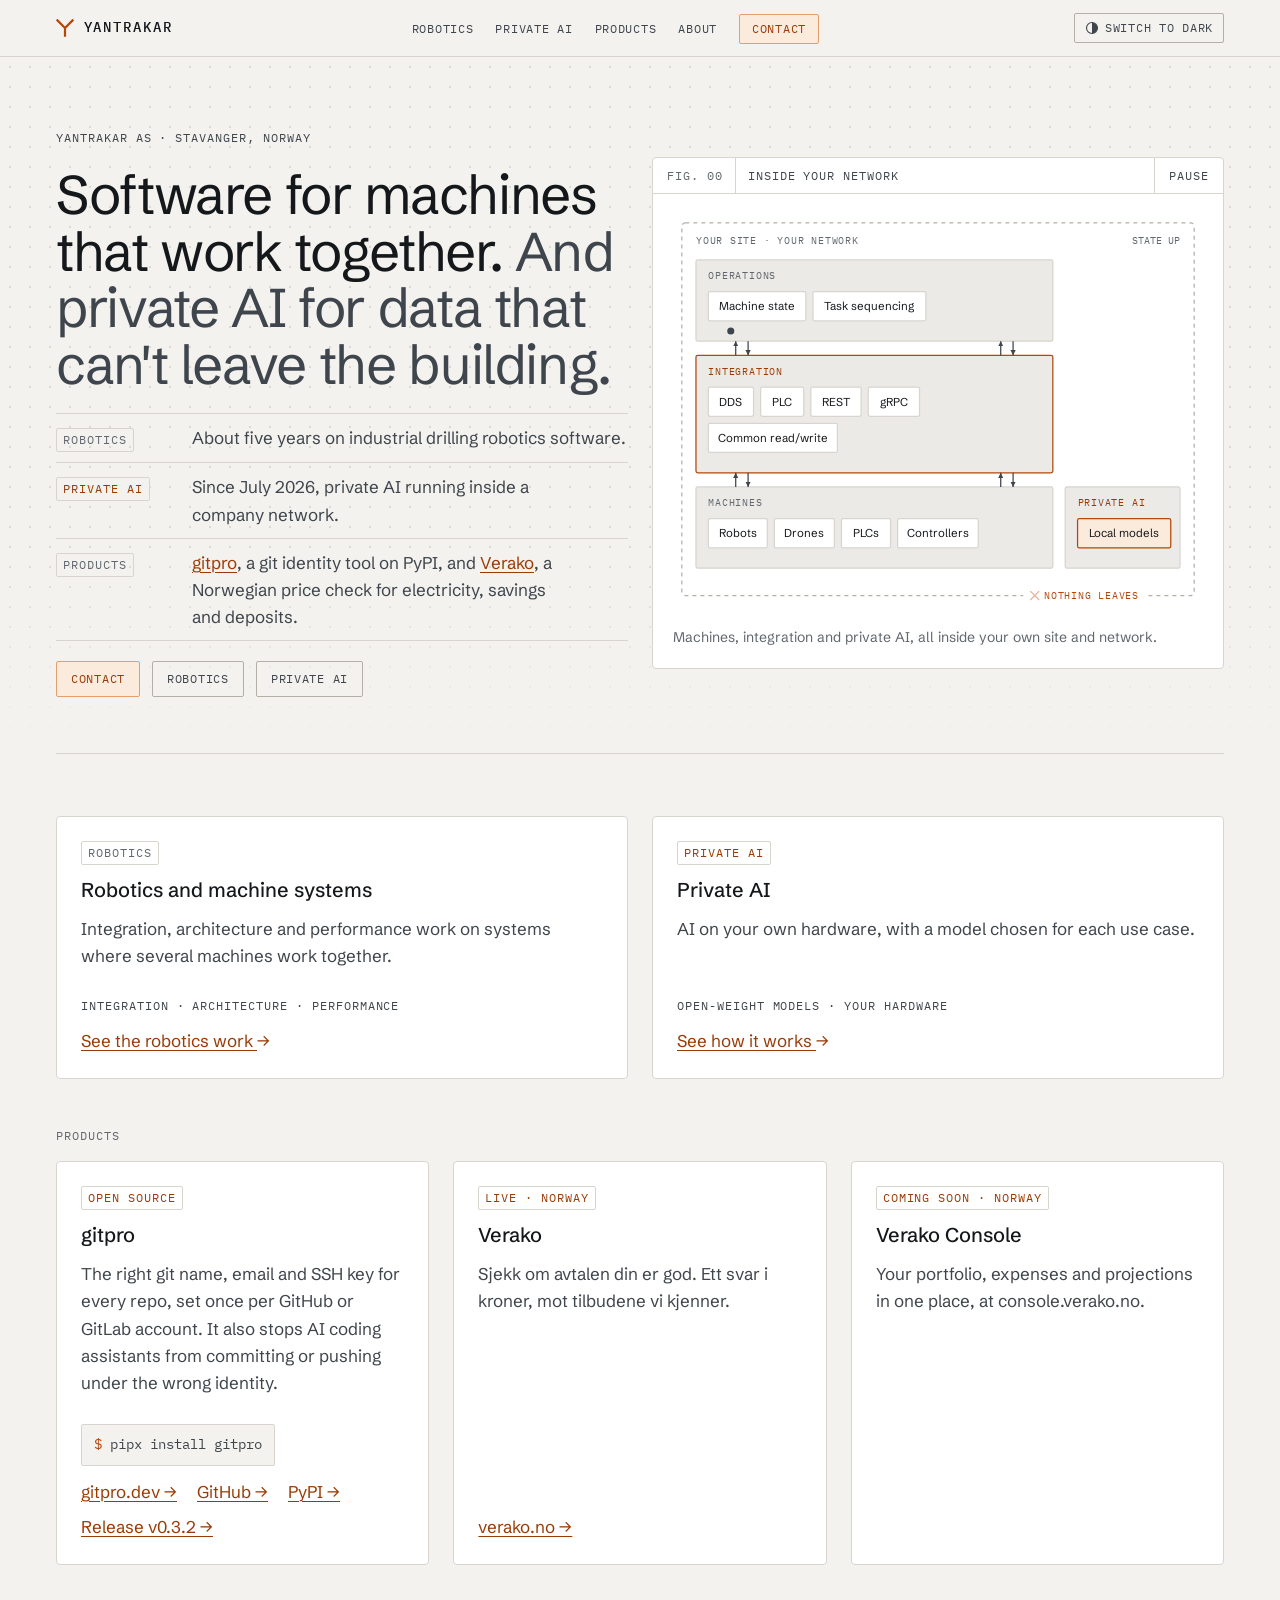
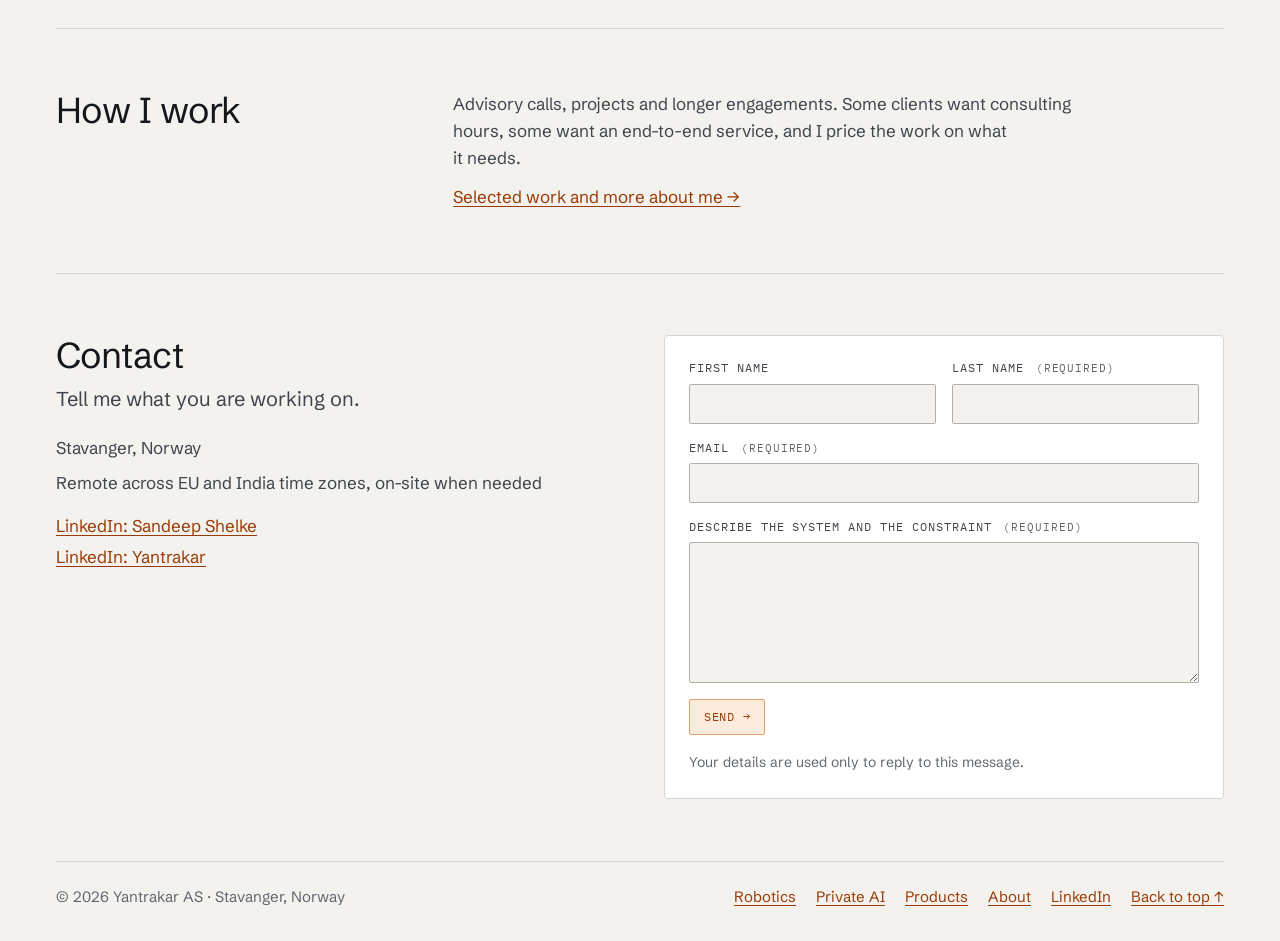
==== index.html @ 5bcf2afa "Yantrakar website Co-Authored-By: Claude Opus 5.5 <noreply@anthropic.com>" ====
<!doctype html>
<html lang="en">
<head>
<meta charset="utf-8">
<meta name="viewport" content="width=device-width, initial-scale=1, viewport-fit=cover">
<title>Yantrakar · Software for machine systems and private AI</title>
<meta name="description" content="Software for machines that work together. And private AI for data that can&#39;t leave the building.">
<meta name="color-scheme" content="light dark">
<meta property="og:title" content="Yantrakar · Software for machine systems and private AI">
<meta property="og:description" content="Software for machines that work together. And private AI for data that can&#39;t leave the building.">
<meta property="og:url" content="https://yantrakar.com/">
<link rel="canonical" href="https://yantrakar.com/">
<meta property="og:type" content="website">
<meta property="og:image" content="https://yantrakar.com/assets/brand/png/og-image.png">
<meta property="og:image:width" content="1200">
<meta property="og:image:height" content="630">
<meta name="twitter:card" content="summary_large_image">
<script>try{var t=localStorage.getItem("yk-theme");if(t==="light"||t==="dark")document.documentElement.setAttribute("data-theme",t)}catch(e){}</script>
<link rel="icon" href="favicon.svg" type="image/svg+xml">
<link rel="icon" href="favicon-32.png" sizes="32x32" type="image/png">
<link rel="apple-touch-icon" href="apple-touch-icon.png">
<link rel="preconnect" href="https://fonts.googleapis.com">
<link rel="preconnect" href="https://fonts.gstatic.com" crossorigin>
<link rel="stylesheet" href="https://fonts.googleapis.com/css2?family=Schibsted+Grotesk:wght@400;500;600&amp;family=IBM+Plex+Mono:wght@400;500&amp;display=swap">
<link rel="stylesheet" href="styles.css">
<script src="site.js" defer></script>
</head>
<body id="top">
<a class="skip" href="#main">Skip to content</a>
<header class="site-header">
<div class="wrap bar">
<a class="wordmark" href="index.html" aria-current="page"><svg class="wm-mark" viewBox="0 0 26 26" width="18" height="18" aria-hidden="true" focusable="false"><path d="M2.00 2.00 L13.00 13.00 L24.00 2.00 M13.00 13.00 L13.00 24.00" fill="none" stroke="currentColor" stroke-width="3.2" stroke-linecap="square" stroke-linejoin="miter"/></svg>YANTRAKAR</a>
<nav class="nav" aria-label="Main">
<ul>
<li><a href="robotics.html">Robotics</a></li>
<li><a href="private-ai.html">Private AI</a></li>
<li class="nav-optional"><a href="index.html#products">Products</a></li>
<li><a href="about.html">About</a></li>
<li><a class="btn btn-primary btn-sm" href="#contact">Contact</a></li>
</ul>
</nav>
<button class="theme-toggle" type="button" hidden aria-label="Switch theme"><svg viewBox="0 0 16 16" width="14" height="14" aria-hidden="true"><circle cx="8" cy="8" r="6.25" fill="none" stroke="currentColor" stroke-width="1.25"/><path d="M8 1.75a6.25 6.25 0 0 1 0 12.5z" fill="currentColor"/></svg><span>Theme</span></button>
</div>
</header>
<main id="main">
<section class="hero hero-home" aria-labelledby="hero-h">
<div class="wrap hero-grid">
<div class="hero-text">
<p class="eyebrow">YANTRAKAR AS · STAVANGER, NORWAY</p>
<h1 id="hero-h">Software for machines that work together. <span class="h1-quiet">And private AI for data that can't leave the building.</span></h1>
<ul class="proof">
<li><span class="tag">ROBOTICS</span><p>About five years on industrial drilling robotics software.</p></li>
<li><span class="tag tag-accent">PRIVATE AI</span><p>Since July 2026, private AI running inside a company network.</p></li>
<li><span class="tag">PRODUCTS</span><p><a href="#gitpro">gitpro</a>, a git identity tool on PyPI, and <a href="#verako">Verako</a>, a Norwegian price check for electricity, savings and deposits.</p></li>
</ul>
<div class="actions">
<a class="btn btn-primary" href="#contact">Contact</a>
<a class="btn btn-secondary" href="robotics.html">Robotics</a>
<a class="btn btn-secondary" href="private-ai.html">Private AI</a>
</div>
</div>
<figure class="fig hero-fig" data-anim>
<div class="fig-head"><span class="fig-no">FIG. 00</span><span class="fig-title">INSIDE YOUR NETWORK</span></div>
<div class="fig-body cq">
<svg class="f00w wv" data-fig="f00" data-v="w" viewBox="0 0 600 454" role="img" aria-labelledby="f00w-t f00w-d" xmlns="http://www.w3.org/2000/svg">
<title id="f00w-t">Inside your network</title>
<desc id="f00w-d">A dashed boundary labelled your site and your network holds two separate parts. A stack of three bands has operations (machine state and task sequencing) at the top, integration in the middle and machines at the bottom, with state flowing up and commands flowing down between them. Beside it, a separate box labelled private AI holds local models and has no connection to the machines. A label on the boundary reads nothing leaves.</desc>
<defs><marker id="f00w-m" viewBox="0 0 10 10" refX="10" refY="5" markerWidth="6" markerHeight="6" markerUnits="userSpaceOnUse" orient="auto"><path class="arrow" d="M0 0L10 5L0 10z"/></marker><marker id="f00w-ma" viewBox="0 0 10 10" refX="10" refY="5" markerWidth="6" markerHeight="6" markerUnits="userSpaceOnUse" orient="auto"><path class="arrow-accent" d="M0 0L10 5L0 10z"/></marker></defs>
<rect class="frame" data-k="frame" x="10" y="10" width="580" height="422" rx="4"/>
<text class="lbl-mono" x="26" y="34">YOUR SITE · YOUR NETWORK</text>
<rect class="band" data-k="band-ops" x="26" y="52" width="404" height="92" rx="2"/>
<text class="lbl-mono" x="40" y="74">OPERATIONS</text>
<rect class="chip" data-k="c-state" x="40" y="88" width="110.4" height="33" rx="2"/>
<text class="lbl-c" x="95.2" y="109" text-anchor="middle">Machine state</text>
<rect class="chip" data-k="c-task" x="158.4" y="88" width="127.9" height="33" rx="2"/>
<text class="lbl-c" x="222.35" y="109" text-anchor="middle">Task sequencing</text>
<rect class="band-focus" data-k="band-int" x="26" y="160" width="404" height="133" rx="2"/>
<text class="lbl-mono acc" x="40" y="182">INTEGRATION</text>
<rect class="chip" data-k="c-dds" x="40" y="196" width="51.2" height="33" rx="2"/>
<text class="lbl-c" x="65.6" y="217" text-anchor="middle">DDS</text>
<rect class="chip" data-k="c-plc" x="99.2" y="196" width="48.8" height="33" rx="2"/>
<text class="lbl-c" x="123.6" y="217" text-anchor="middle">PLC</text>
<rect class="chip" data-k="c-rest" x="156" y="196" width="57" height="33" rx="2"/>
<text class="lbl-c" x="184.5" y="217" text-anchor="middle">REST</text>
<rect class="chip" data-k="c-grpc" x="221" y="196" width="58.1" height="33" rx="2"/>
<text class="lbl-c" x="250.05" y="217" text-anchor="middle">gRPC</text>
<rect class="chip" data-k="c-common" x="40" y="237" width="146.1" height="33" rx="2"/>
<text class="lbl-c" x="113.05" y="258" text-anchor="middle">Common read/write</text>
<rect class="band" data-k="band-mach" x="26" y="309" width="404" height="92" rx="2"/>
<text class="lbl-mono" x="40" y="331">MACHINES</text>
<rect class="chip" data-k="c-robots" x="40" y="345" width="66.7" height="33" rx="2"/>
<text class="lbl-c" x="73.35" y="366" text-anchor="middle">Robots</text>
<rect class="chip" data-k="c-drones" x="114.7" y="345" width="68" height="33" rx="2"/>
<text class="lbl-c" x="148.7" y="366" text-anchor="middle">Drones</text>
<rect class="chip" data-k="c-plcs" x="190.7" y="345" width="55.6" height="33" rx="2"/>
<text class="lbl-c" x="218.5" y="366" text-anchor="middle">PLCs</text>
<rect class="chip" data-k="c-ctrl" x="254.3" y="345" width="91.3" height="33" rx="2"/>
<text class="lbl-c" x="299.95" y="366" text-anchor="middle">Controllers</text>
<line class="ln" data-k="ar01-0-up" x1="71" y1="160" x2="71" y2="144" marker-end="url(#f00w-m)"/>
<line class="ln" data-k="ar01-0-dn" x1="85" y1="144" x2="85" y2="160" marker-end="url(#f00w-m)"/>
<line class="ln" data-k="ar01-1-up" x1="371" y1="160" x2="371" y2="144" marker-end="url(#f00w-m)"/>
<line class="ln" data-k="ar01-1-dn" x1="385" y1="144" x2="385" y2="160" marker-end="url(#f00w-m)"/>
<line class="ln" data-k="ar12-0-up" x1="71" y1="309" x2="71" y2="293" marker-end="url(#f00w-m)"/>
<line class="ln" data-k="ar12-0-dn" x1="85" y1="293" x2="85" y2="309" marker-end="url(#f00w-m)"/>
<line class="ln" data-k="ar12-1-up" x1="371" y1="309" x2="371" y2="293" marker-end="url(#f00w-m)"/>
<line class="ln" data-k="ar12-1-dn" x1="385" y1="293" x2="385" y2="309" marker-end="url(#f00w-m)"/>
<rect class="band" data-k="band-ai" x="444" y="309" width="130" height="92" rx="2"/>
<text class="lbl-mono acc" x="458" y="331">PRIVATE AI</text>
<rect class="chip-accent" data-k="c-models" x="458" y="345" width="105.5" height="33" rx="2"/>
<text class="lbl-c" x="510.75" y="366" text-anchor="middle">Local models</text>
<rect class="knock" x="396.5" y="413" width="139" height="38"/>
<text class="lbl-mono acc-raw" data-k="t-nothing" x="527.5" y="436" text-anchor="end">NOTHING LEAVES</text>
<g class="xm" data-k="x-mark"><line class="ln-accent" x1="404.5" y1="427" x2="414.5" y2="437"/><line class="ln-accent" x1="404.5" y1="437" x2="414.5" y2="427"/></g>
<line class="stop" data-k="stop" x1="543.5" y1="432" x2="543.5" y2="432"/>
</svg>
<svg class="f00n nv" data-fig="f00" data-v="n" viewBox="0 0 320 627" role="img" aria-labelledby="f00n-t f00n-d" xmlns="http://www.w3.org/2000/svg">
<title id="f00n-t">Inside your network</title>
<desc id="f00n-d">A dashed boundary labelled your site and your network holds two separate parts. A stack of three bands has operations (machine state and task sequencing) at the top, integration in the middle and machines at the bottom, with state flowing up and commands flowing down between them. Beside it, a separate box labelled private AI holds local models and has no connection to the machines. A label on the boundary reads nothing leaves.</desc>
<defs><marker id="f00n-m" viewBox="0 0 10 10" refX="10" refY="5" markerWidth="6" markerHeight="6" markerUnits="userSpaceOnUse" orient="auto"><path class="arrow" d="M0 0L10 5L0 10z"/></marker><marker id="f00n-ma" viewBox="0 0 10 10" refX="10" refY="5" markerWidth="6" markerHeight="6" markerUnits="userSpaceOnUse" orient="auto"><path class="arrow-accent" d="M0 0L10 5L0 10z"/></marker></defs>
<rect class="frame" data-k="frame" x="2" y="10" width="316" height="595" rx="4"/>
<text class="lbl-mono" x="18" y="34">YOUR SITE · YOUR NETWORK</text>
<rect class="band" data-k="band-ops" x="10" y="68" width="296" height="92" rx="2"/>
<text class="lbl-mono" x="22" y="90">OPERATIONS</text>
<rect class="chip" data-k="c-state" x="22" y="104" width="110.4" height="33" rx="2"/>
<text class="lbl-c" x="77.2" y="125" text-anchor="middle">Machine state</text>
<rect class="chip" data-k="c-task" x="140.4" y="104" width="127.9" height="33" rx="2"/>
<text class="lbl-c" x="204.35" y="125" text-anchor="middle">Task sequencing</text>
<rect class="band-focus" data-k="band-int" x="10" y="176" width="296" height="133" rx="2"/>
<text class="lbl-mono acc" x="22" y="198">INTEGRATION</text>
<rect class="chip" data-k="c-dds" x="22" y="212" width="51.2" height="33" rx="2"/>
<text class="lbl-c" x="47.6" y="233" text-anchor="middle">DDS</text>
<rect class="chip" data-k="c-plc" x="81.2" y="212" width="48.8" height="33" rx="2"/>
<text class="lbl-c" x="105.6" y="233" text-anchor="middle">PLC</text>
<rect class="chip" data-k="c-rest" x="138" y="212" width="57" height="33" rx="2"/>
<text class="lbl-c" x="166.5" y="233" text-anchor="middle">REST</text>
<rect class="chip" data-k="c-grpc" x="203" y="212" width="58.1" height="33" rx="2"/>
<text class="lbl-c" x="232.05" y="233" text-anchor="middle">gRPC</text>
<rect class="chip" data-k="c-common" x="22" y="253" width="146.1" height="33" rx="2"/>
<text class="lbl-c" x="95.05" y="274" text-anchor="middle">Common read/write</text>
<rect class="band" data-k="band-mach" x="10" y="325" width="296" height="133" rx="2"/>
<text class="lbl-mono" x="22" y="347">MACHINES</text>
<rect class="chip" data-k="c-robots" x="22" y="361" width="66.7" height="33" rx="2"/>
<text class="lbl-c" x="55.35" y="382" text-anchor="middle">Robots</text>
<rect class="chip" data-k="c-drones" x="96.7" y="361" width="68" height="33" rx="2"/>
<text class="lbl-c" x="130.7" y="382" text-anchor="middle">Drones</text>
<rect class="chip" data-k="c-plcs" x="172.7" y="361" width="55.6" height="33" rx="2"/>
<text class="lbl-c" x="200.5" y="382" text-anchor="middle">PLCs</text>
<rect class="chip" data-k="c-ctrl" x="22" y="402" width="91.3" height="33" rx="2"/>
<text class="lbl-c" x="67.65" y="423" text-anchor="middle">Controllers</text>
<line class="ln" data-k="ar01-0-up" x1="55" y1="176" x2="55" y2="160" marker-end="url(#f00n-m)"/>
<line class="ln" data-k="ar01-0-dn" x1="69" y1="160" x2="69" y2="176" marker-end="url(#f00n-m)"/>
<line class="ln" data-k="ar01-1-up" x1="247" y1="176" x2="247" y2="160" marker-end="url(#f00n-m)"/>
<line class="ln" data-k="ar01-1-dn" x1="261" y1="160" x2="261" y2="176" marker-end="url(#f00n-m)"/>
<line class="ln" data-k="ar12-0-up" x1="55" y1="325" x2="55" y2="309" marker-end="url(#f00n-m)"/>
<line class="ln" data-k="ar12-0-dn" x1="69" y1="309" x2="69" y2="325" marker-end="url(#f00n-m)"/>
<line class="ln" data-k="ar12-1-up" x1="247" y1="325" x2="247" y2="309" marker-end="url(#f00n-m)"/>
<line class="ln" data-k="ar12-1-dn" x1="261" y1="309" x2="261" y2="325" marker-end="url(#f00n-m)"/>
<rect class="band" data-k="band-ai" x="10" y="482" width="296" height="92" rx="2"/>
<text class="lbl-mono acc" x="22" y="504">PRIVATE AI</text>
<rect class="chip-accent" data-k="c-models" x="22" y="518" width="105.5" height="33" rx="2"/>
<text class="lbl-c" x="74.75" y="539" text-anchor="middle">Local models</text>
<rect class="knock" x="115.5" y="586" width="148" height="38"/>
<text class="lbl-mono acc-raw" data-k="t-nothing" x="141.5" y="609" text-anchor="start">NOTHING LEAVES</text>
<g class="xm" data-k="x-mark"><line class="ln-accent" x1="123.5" y1="600" x2="133.5" y2="610"/><line class="ln-accent" x1="123.5" y1="610" x2="133.5" y2="600"/></g>
<line class="stop" data-k="stop" x1="107.5" y1="605" x2="107.5" y2="605"/>
</svg>
<figcaption>Machines, integration and private AI, all inside your own site and network.</figcaption>
</div>
</figure>
</div>
</section>

<section class="sec" id="lines" aria-labelledby="lines-h">
<span id="scope"></span><span id="services"></span>
<div class="wrap">
<h2 class="sr-only" id="lines-h">What I do</h2>
<div class="tiles tiles-2">
<a class="panel tile" href="robotics.html">
<span class="tag">ROBOTICS</span>
<h3>Robotics and machine systems</h3>
<p>Integration, architecture and performance work on systems where several machines work together.</p>
<div class="tile-foot">
<p class="mono-line">INTEGRATION · ARCHITECTURE · PERFORMANCE</p>
<span class="more">See the robotics work <span class="arr">→</span></span>
</div>
</a>
<a class="panel tile" href="private-ai.html">
<span class="tag tag-accent">PRIVATE AI</span>
<h3>Private AI</h3>
<p>AI on your own hardware, with a model chosen for each use case.</p>
<div class="tile-foot">
<p class="mono-line">OPEN-WEIGHT MODELS · YOUR HARDWARE</p>
<span class="more">See how it works <span class="arr">→</span></span>
</div>
</a>
</div>
<h2 class="label-h products-h" id="products">Products</h2>
<!-- products:start -->
<div class="tiles">
<div class="panel tile" id="gitpro">
<span class="tag tag-accent">OPEN SOURCE</span>
<h3>gitpro</h3>
<p>The right git name, email and SSH key for every repo, set once per GitHub or GitLab account. It also stops AI coding assistants from committing or pushing under the wrong identity.</p>
<div class="tile-foot">
<p class="term"><code><span class="prompt">$</span> pipx install gitpro</code></p>
<p class="tile-links"><a href="https://gitpro.dev" rel="noopener">gitpro.dev →</a> <a href="https://github.com/Yantrakar/gitpro" rel="noopener">GitHub →</a> <a href="https://pypi.org/project/gitpro/" rel="noopener">PyPI →</a> <a href="https://github.com/Yantrakar/gitpro/releases/tag/v0.3.2" rel="noopener">Release v0.3.2 →</a></p>
</div>
</div>
<div class="panel tile" id="verako">
<span class="tag tag-accent">LIVE · NORWAY</span>
<h3>Verako</h3>
<p lang="nb">Sjekk om avtalen din er god. Ett svar i kroner, mot tilbudene vi kjenner.</p>
<div class="tile-foot">
<p class="tile-links"><a href="https://verako.no" rel="noopener">verako.no →</a></p>
</div>
</div>
<div class="panel tile" id="verako-console">
<span class="tag tag-accent">COMING SOON · NORWAY</span>
<h3>Verako Console</h3>
<p>Your portfolio, expenses and projections in one place, at console.verako.no.</p>
<div class="tile-foot">
</div>
</div>
</div>
<!-- products:end -->
</div>
</section>

<section class="sec" id="how-band" aria-labelledby="how-h">
<span id="work"></span><span id="about"></span>
<div class="wrap how-band">
<h2 id="how-h">How I work</h2>
<div class="how-body">
<p>Advisory calls, projects and longer engagements. Some clients want consulting hours, some want an end-to-end service, and I price the work on what it needs.</p>
<p><a href="about.html">Selected work and more about me →</a></p>
</div>
</div>
</section>
<section class="sec contact" id="contact" aria-labelledby="contact-h">
<div class="wrap">
<div class="contact-grid">
<div class="contact-copy">
<h2 id="contact-h">Contact</h2>
<p class="lead">Tell me what you are working on.</p>
<p>Stavanger, Norway</p>
<p>Remote across EU and India time zones, on-site when needed</p>
<ul class="plain">
<li><a href="https://www.linkedin.com/in/sandeepshelke/" rel="noopener">LinkedIn: Sandeep Shelke</a></li>
<li><a href="https://www.linkedin.com/company/yantrakar/" rel="noopener">LinkedIn: Yantrakar</a></li>
</ul>
</div>
<div class="panel form-panel">
<form id="contact-form" class="form" action="https://crm.zoho.eu/crm/WebToLeadForm" method="POST" accept-charset="UTF-8">
<input type="text" style="display:none;" name="xnQsjsdp" value="d9441e56bd94ff751dd7efc44488b5497076b54b8f87b884ffd003ad404ba964">
<input type="hidden" name="zc_gad" id="zc_gad" value="">
<input type="text" style="display:none;" name="xmIwtLD" value="6f4bab59505a5b70841eff69fe4ff543896f9afd763da1b713dc5e503f851951000c81bca8b27aaf64baa5543cf4a5b8">
<input type="text" style="display:none;" name="actionType" value="TGVhZHM=">
<input type="text" style="display:none;" name="returnURL" value="https://yantrakar.com/thanks.html">
<input type="text" style="display:none;" name="aG9uZXlwb3Q" value="" tabindex="-1" autocomplete="off" aria-hidden="true">
<div class="row">
<div class="field">
<label for="first-name">First name</label>
<input id="first-name" name="First Name" type="text" maxlength="40" autocomplete="given-name">
</div>
<div class="field">
<label for="last-name">Last name <span class="req">(required)</span></label>
<input id="last-name" name="Last Name" type="text" maxlength="80" autocomplete="family-name" required>
</div>
</div>
<div class="field">
<label for="email">Email <span class="req">(required)</span></label>
<input id="email" name="Email" type="email" maxlength="100" autocomplete="email" required>
</div>
<div class="field">
<label for="message">Describe the system and the constraint <span class="req">(required)</span></label>
<textarea id="message" name="Description" rows="5" required></textarea>
</div>
<div class="form-actions">
<button class="btn btn-primary" type="submit">Send →</button>
</div>
<p class="form-note">Your details are used only to reply to this message.</p>
</form>
</div>
</div>
</div>
</section>
</main>
<footer class="site-footer">
<div class="wrap foot">
<p>© 2026 Yantrakar AS · Stavanger, Norway</p>
<nav aria-label="Footer">
<ul>
<li><a href="robotics.html">Robotics</a></li>
<li><a href="private-ai.html">Private AI</a></li>
<li><a href="index.html#products">Products</a></li>
<li><a href="about.html">About</a></li>
<li><a href="https://www.linkedin.com/company/yantrakar/" rel="noopener">LinkedIn</a></li>
<li><a href="#top">Back to top ↑</a></li>
</ul>
</nav>
</div>
</footer>
</body>
</html>
---- styles.css ----
/* Yantrakar v2: shared styles. Tokens first (dark-first), then base, layout, components, figures. */

:root{
  --bg:#0F1215; --surface:#14181C; --raised:#1A1F25;
  --rule:#262C33; --rule-strong:#3A434D; --dot:#20262D;
  --ink:#E8EAEC; --ink-2:#B3B8BE; --muted:#8A9199;
  --accent:#F59E57; --accent-ink:#FFB47A; --accent-tint:#2B1C10; --accent-tint-2:#473220; --accent-line:#7A4A22; --on-accent:#1A0E05;
  --focus:#7AA2FF;
  color-scheme: dark;
}
@media (prefers-color-scheme: light){
  :root:not([data-theme="dark"]){
    --bg:#F3F2EF; --surface:#FFFFFF; --raised:#ECEAE6;
    --rule:#D8D5CF; --rule-strong:#B5B0A7; --dot:#DCD8D1;
    --ink:#15181B; --ink-2:#3F454C; --muted:#61676E;
    --accent:#B54708; --accent-ink:#9A3B06; --accent-tint:#FBEBDD; --accent-tint-2:#F3D2B6; --accent-line:#E3A06E; --on-accent:#FFFFFF;
    --focus:#2563EB;
    color-scheme: light;
  }
}
:root[data-theme="light"]{
  --bg:#F3F2EF; --surface:#FFFFFF; --raised:#ECEAE6;
  --rule:#D8D5CF; --rule-strong:#B5B0A7; --dot:#DCD8D1;
  --ink:#15181B; --ink-2:#3F454C; --muted:#61676E;
  --accent:#B54708; --accent-ink:#9A3B06; --accent-tint:#FBEBDD; --accent-tint-2:#F3D2B6; --accent-line:#E3A06E; --on-accent:#FFFFFF;
  --focus:#2563EB;
  color-scheme: light;
}

/* Base */
*,*::before,*::after{box-sizing:border-box}
html{-webkit-text-size-adjust:100%;text-size-adjust:100%;scroll-padding-top:7rem}
body{
  margin:0;background:var(--bg);color:var(--ink-2);
  font-family:"Schibsted Grotesk","Helvetica Neue",Helvetica,Arial,sans-serif;
  font-size:1.0625rem;line-height:1.6;font-weight:400;
  overflow-wrap:break-word;
}
h1,h2,h3{
  font-family:"Schibsted Grotesk","Helvetica Neue",Helvetica,Arial,sans-serif;
  color:var(--ink);margin:0;text-wrap:balance;
}
h1{font-size:clamp(2.1rem,1.4rem + 2.6vw,3.4rem);line-height:1.04;font-weight:400;letter-spacing:-0.025em}
h2{font-size:clamp(1.6rem,1.25rem + 1.4vw,2.25rem);line-height:1.12;font-weight:400;letter-spacing:-0.015em}
h3{font-size:1.125rem;line-height:1.3;font-weight:500}
.h1-quiet{color:var(--ink-2)}
p{margin:0;text-wrap:pretty;max-width:62ch}
ul,ol{margin:0;padding:0}
strong{font-weight:500;color:var(--ink)}
a{
  color:var(--accent-ink);
  text-decoration:underline;text-decoration-thickness:1px;text-underline-offset:3px;
}
a:hover{color:var(--accent)}
:focus-visible{outline:2px solid var(--focus);outline-offset:2px}
.mono,.label,.eyebrow,.tag,.mono-line,.page-index,.fig-head,.btn,.nav a,.field label,.dtable th,.label-h,.term,.wordmark,.chip,.steps li::before{
  font-family:"IBM Plex Mono",ui-monospace,"SFMono-Regular",Menlo,Consolas,monospace;
}
.label,.eyebrow,.tag,.mono-line,.page-index,.label-h,.fig-head{
  font-size:.75rem;line-height:1.5;text-transform:uppercase;letter-spacing:.08em;font-weight:400;color:var(--muted);
}
.sr-only{
  position:absolute;width:1px;height:1px;margin:-1px;padding:0;border:0;
  overflow:hidden;clip:rect(0 0 0 0);clip-path:inset(50%);white-space:nowrap;
}
.lead{font-size:1.25rem;line-height:1.5;color:var(--ink-2)}
.prose{max-width:62ch}
.plain{list-style:none;display:grid;gap:.25rem}

/* Layout */
.wrap{
  width:100%;max-width:1200px;margin-inline:auto;
  padding-inline:max(16px,env(safe-area-inset-left),env(safe-area-inset-right));
}
main{display:block}
.sec{
  position:relative;
  padding-block:clamp(2.5rem,1.5rem + 3vw,4.5rem);
}
.sec::before{
  content:"";position:absolute;top:0;left:50%;transform:translateX(-50%);
  width:min(calc(100% - 32px),1168px);height:1px;background:var(--rule);
}
.sec-head{display:grid;gap:.75rem;margin-bottom:clamp(1.25rem,1rem + 1.5vw,2rem);min-width:0}
.sec-head > *{min-width:0}
.stack{display:grid;gap:1.25rem;min-width:0;align-content:start}
.stack > *{min-width:0}
.grid-3{
  display:grid;gap:24px;min-width:0;
  grid-template-columns:repeat(auto-fit,minmax(min(100%,18rem),1fr));
}
.grid-3 > *{min-width:0}
.grid-services{
  display:grid;gap:24px;min-width:0;
  grid-template-columns:minmax(0,1fr);
}
@media (min-width:720px){.grid-services{grid-template-columns:repeat(2,minmax(0,1fr))}}
.grid-services > *{min-width:0}
.grid-work{
  display:grid;gap:24px;min-width:0;
  grid-template-columns:minmax(0,1fr);
}
@media (min-width:720px){.grid-work{grid-template-columns:repeat(2,minmax(0,1fr))}}
.grid-work > *{min-width:0}

/* Split: text left, figure right on wide screens */
.split{display:grid;gap:1.5rem;min-width:0;align-items:start}
.split > *{min-width:0}
.split-text{display:grid;gap:1rem;align-content:start}
.split-fig{display:grid;gap:1rem;min-width:0}
@media (min-width:1100px){
  .split{grid-template-columns:repeat(12,minmax(0,1fr));column-gap:24px}
  .split-text{grid-column:span 4}
  .split-fig{grid-column:span 8}
}

/* Skip link */
.skip{
  position:absolute;left:-9999px;top:0;z-index:100;
  background:var(--surface);color:var(--ink);padding:.6rem 1rem;border:2px solid var(--focus);
  border-radius:2px;text-decoration:none;
}
.skip:focus{left:16px;top:8px}

/* Header */
.site-header{
  position:sticky;top:0;z-index:50;
  background:var(--bg);border-bottom:1px solid var(--rule);
}
.bar{display:flex;align-items:center;justify-content:space-between;gap:24px;min-height:56px}
.wordmark{
  font-weight:500;font-size:.85rem;letter-spacing:.14em;color:var(--ink);text-decoration:none;
  display:inline-flex;align-items:center;gap:.6rem;height:44px;flex:none;
}
.wm-mark{display:block;flex:none;width:18px;height:18px;color:var(--accent)}
.wordmark:hover{color:var(--ink)}
.nav{min-width:0}
.nav ul{display:flex;align-items:center;gap:22px;list-style:none;white-space:nowrap;padding:4px 2px}
.nav a{
  display:inline-block;padding-block:5px;
  font-size:.75rem;text-transform:uppercase;letter-spacing:.06em;
  color:var(--ink-2);text-decoration:none;
}
.nav a:hover{color:var(--ink)}
.nav a[aria-current="page"]{color:var(--ink);text-decoration:underline;text-decoration-thickness:1px;text-underline-offset:6px;text-decoration-color:var(--rule-strong)}
.nav a.btn{display:inline-flex;color:var(--accent-ink);padding-block:0}
.wordmark[aria-current="page"]{text-decoration:none}
@media (max-width:719px){
  .bar{flex-wrap:wrap;gap:0;padding-bottom:0}
  .nav{flex:1 1 100%;width:100%}
  .nav ul{overflow-x:auto;gap:18px;scrollbar-width:thin;height:44px}
  .nav li:last-child{position:sticky;right:0;background:var(--bg);padding-left:14px;margin-left:auto}
}

/* Buttons */
.btn{
  display:inline-flex;align-items:center;justify-content:center;height:36px;padding:0 14px;
  border:1px solid transparent;border-radius:2px;
  font-size:.75rem;line-height:1;text-transform:uppercase;letter-spacing:.06em;font-weight:400;
  text-decoration:none;cursor:pointer;white-space:nowrap;
  transition:border-color 120ms,color 120ms;
}
.btn-primary{background:var(--accent-tint);color:var(--accent-ink);border-color:var(--accent-line)}
.btn-primary:hover{border-color:var(--accent);color:var(--accent-ink)}
.btn-secondary{background:transparent;color:var(--ink-2);border-color:var(--rule-strong)}
.btn-secondary:hover{color:var(--ink);border-color:var(--muted)}
.btn-sm{height:30px;padding:0 12px}
button.btn{font-family:"IBM Plex Mono",ui-monospace,"SFMono-Regular",Menlo,Consolas,monospace}

/* Hero */
.hero{position:relative;padding-block:clamp(2.5rem,1.5rem + 4vw,4.5rem) clamp(2rem,1.25rem + 3vw,3.5rem)}
.hero > .wrap{position:relative;z-index:1}
.hero-home::before{
  content:"";position:absolute;inset:0;pointer-events:none;
  background-image:radial-gradient(var(--dot) 1px,transparent 1px);background-size:20px 20px;
  -webkit-mask-image:linear-gradient(to bottom,#000 70%,transparent);
  mask-image:linear-gradient(to bottom,#000 70%,transparent);
}
.hero-text{display:grid;gap:1.25rem;justify-items:start;min-width:0}
.hero-text > *{min-width:0}
.hero h1{max-width:20ch}
.hero-home h1{max-width:none}
.hero .lead{max-width:62ch}
.hero-grid{display:grid;gap:2rem;min-width:0;grid-template-columns:minmax(0,1fr);align-items:center}
.hero-grid > *{min-width:0}
@media (min-width:960px){
  .hero-grid{grid-template-columns:repeat(2,minmax(0,1fr));column-gap:24px}
}
.eyebrow{color:var(--ink-2)}
.actions{display:flex;flex-wrap:wrap;gap:.75rem}
.page-index{display:flex;flex-wrap:wrap;gap:.25rem .75rem}
.pi{white-space:nowrap}
.page-index a{color:var(--ink-2);text-decoration-color:var(--rule-strong)}
.page-index a:hover{color:var(--ink)}

/* Proof list */
.proof{list-style:none;width:100%;max-width:62ch}
.proof li{
  display:grid;grid-template-columns:minmax(0,1fr);gap:6px;justify-items:start;
  padding-block:10px;border-top:1px solid var(--rule);
}
.proof li:last-child{border-bottom:1px solid var(--rule)}
.proof p{color:var(--ink-2)}
@media (min-width:600px){
  .proof li{grid-template-columns:7.5rem minmax(0,1fr);gap:16px;align-items:baseline}
}

/* Tags */
.tag{display:inline-block;border:1px solid var(--rule);border-radius:2px;padding:2px 6px;color:var(--muted);white-space:nowrap}
.tag-accent{color:var(--accent-ink)}

/* Panels */
.panel{background:var(--surface);border:1px solid var(--rule);border-radius:4px}

/* Tiles */
.tiles{display:grid;gap:24px;grid-template-columns:minmax(0,1fr);min-width:0}
@media (min-width:900px){.tiles{grid-template-columns:repeat(3,minmax(0,1fr))}}
.tile{
  display:flex;flex-direction:column;align-items:flex-start;gap:12px;padding:24px;min-width:0;
  color:var(--ink-2);text-decoration:none;transition:border-color 120ms;
}
.tile > *{min-width:0;max-width:100%}
.tile:hover{color:var(--ink-2);border-color:var(--rule-strong)}
.tile h3{font-size:1.25rem}
.tile p{color:var(--ink-2)}
.tile-foot{margin-top:auto;padding-top:16px;display:grid;gap:12px;width:100%;justify-items:start;align-content:end}
.mono-line{color:var(--muted)}
.more{color:var(--accent-ink);text-decoration:underline;text-decoration-thickness:1px;text-underline-offset:3px}
.more .arr{display:inline-block;transition:transform 120ms}
.tile:hover .more .arr{transform:translateX(2px)}
.term{
  margin:0;background:var(--bg);border:1px solid var(--rule);border-radius:2px;padding:10px 12px;
  font-size:.875rem;line-height:1.4;color:var(--ink);transition:border-color 120ms;max-width:100%;
}
.term:hover{border-color:var(--accent)}
.term code{font:inherit;user-select:all;white-space:nowrap}
.prompt{color:var(--accent)}
.tile-links{display:flex;flex-wrap:wrap;gap:.5rem 1.25rem}

/* How I work band (home) */
.how-band{display:grid;gap:1rem;min-width:0;align-items:start}
.how-band > *{min-width:0}
.how-body{display:grid;gap:.75rem}
@media (min-width:960px){
  .how-band{grid-template-columns:repeat(12,minmax(0,1fr));column-gap:24px}
  .how-band h2{grid-column:span 4}
  .how-body{grid-column:span 8}
}

/* Useful list */
.useful{list-style:none;display:grid}
.useful li{
  display:grid;grid-template-columns:minmax(0,1fr);gap:6px;justify-items:start;
  padding-block:14px;border-top:1px solid var(--rule);
}
.useful li:last-child{border-bottom:1px solid var(--rule)}
.useful li > *{min-width:0}
.useful p{max-width:70ch}
@media (min-width:600px){
  .useful li{grid-template-columns:7.5rem minmax(0,1fr);gap:16px;align-items:baseline}
}

/* Chips */
.chips{display:flex;flex-wrap:wrap;gap:.5rem;list-style:none}
.chip{
  display:inline-block;font-size:.75rem;line-height:1.5;
  border:1px solid var(--rule);border-radius:2px;padding:2px 8px;color:var(--ink-2);
}

/* Work items (About) */
.work-item{display:flex;flex-direction:column;align-items:flex-start;gap:12px;padding:24px;min-width:0}
.work-item > *{min-width:0}
.work-item .chips{margin-top:auto}
.item-link{padding-top:4px}
.note{color:var(--ink-2);font-size:.9375rem}

/* How I work (About) */
.how-col{display:grid;gap:.5rem;align-content:start;border-top:1px solid var(--rule-strong);padding-top:1rem}
.how-meta{display:grid;gap:.75rem;margin-top:2rem}
.how-meta .label{color:var(--ink-2)}
.links-row{display:flex;flex-wrap:wrap;gap:.5rem 1.5rem}

/* Services */
.service{display:grid;gap:.35rem;align-content:start;border-top:1px solid var(--rule-strong);padding-top:1rem}

/* Callout */
.callout{
  border-left:2px solid var(--accent);background:var(--accent-tint);
  border-radius:0 4px 4px 0;padding:1rem 1.25rem;
}
.callout p{color:var(--ink)}

/* Figures */
.fig{margin:0;border:1px solid var(--rule);border-radius:4px;background:var(--surface);min-width:0}
.fig-head{
  display:flex;align-items:stretch;height:36px;border-bottom:1px solid var(--rule);overflow:hidden;
}
.fig-no,.fig-title{display:flex;align-items:center;white-space:nowrap}
.fig-no{padding-inline:14px 12px;color:var(--muted)}
.fig-title{padding-inline:12px 14px;border-left:1px solid var(--rule);color:var(--ink-2);min-width:0}
.fig-body{padding:20px;min-width:0}
@media (max-width:599px){.fig-body{padding:16px}}
.fig-scroll{overflow-x:auto;scrollbar-width:thin}
.fig svg{display:block;width:100%;height:auto;margin-inline:auto}
.fig-scroll svg.f01{min-width:640px;max-width:890px}
.fig-scroll svg.f02{min-width:684px;max-width:950px}
.fig-scroll svg.f03{min-width:655px;max-width:910px}
.fig-scroll svg.f04{min-width:655px;max-width:910px}
.fig-scroll svg.f06{min-width:680px;max-width:945px}
.fig-scroll svg.f07{min-width:665px;max-width:925px}
.fig figcaption{font-size:.875rem;line-height:1.5;color:var(--muted);padding-top:12px;max-width:none}
.cq{container-type:inline-size}
.fig svg.f00w{max-width:600px}
.fig svg.nv{display:none;max-width:420px}
.fig svg.f01w{max-width:890px}
.fig svg.f02w{max-width:950px}
.fig svg.f03w{max-width:910px}
.fig svg.f06w{max-width:945px}
@container (max-width:519px){
  .fig svg.f00w{display:none}
  .fig svg.f00n{display:block}
}
@container (max-width:599px){
  .fig svg.sw.wv{display:none}
  .fig svg.sw.nv{display:block}
}
/* narrow variants: text must stay readable at phone width (viewBox is about 320 wide) */
svg.nv .lbl{font-size:13px}
svg.nv .lbl-c{font-size:13px}
svg.nv .lbl-mono{font-size:12px;letter-spacing:.04em}
svg.nv .sub,svg.nv .sub-ink,svg.nv .st{font-size:12px}
svg.nv .stf{letter-spacing:0}
@media (max-width:599px){.cq.fig-body,.fig-body.cq{padding:12px}}
.fig-callout{border:0;border-left:2px solid var(--accent);background:var(--accent-tint);border-radius:0 4px 4px 0}
.fig-callout .fig-head{border-bottom-color:var(--accent-line)}
.fig-callout .fig-title{border-left-color:var(--accent-line)}
.fig-callout .fig-no,.fig-callout .fig-title{color:var(--accent-ink)}
.start-cols{display:grid;gap:1.5rem 2rem;grid-template-columns:repeat(auto-fit,minmax(min(100%,18rem),1fr));margin-top:1rem}
.start-cols > *{min-width:0}
.start-cols div{display:grid;gap:.35rem;align-content:start}
.start-cols p{color:var(--ink-2)}

/* SVG classes (colour only through tokens) */
svg .ln,svg .ln-accent,svg .ln-muted,svg .box,svg .box-accent,svg .box-muted,svg .band,svg .band-focus,
svg .item,svg .chip,svg .chip-accent,svg .dead,svg .dead-dot,svg .frame,svg .dot{
  stroke-width:1.25;vector-effect:non-scaling-stroke;
}
svg .ln{fill:none;stroke:var(--ink-2)}
svg .ln-accent{fill:none;stroke:var(--accent)}
svg .ln-muted{fill:none;stroke:var(--rule)}
svg .dash{stroke-dasharray:4 4}
svg .box{fill:var(--raised);stroke:var(--rule-strong)}
svg .box-accent{fill:var(--accent-tint);stroke:var(--accent)}
svg .box-muted{fill:var(--surface);stroke:var(--rule-strong)}
svg .band{fill:var(--raised);stroke:var(--rule)}
svg .band-focus{fill:var(--raised);stroke:var(--accent)}
svg .item{fill:var(--surface);stroke:var(--rule-strong)}
svg .chip{fill:var(--surface);stroke:var(--rule)}
svg .chip-accent{fill:var(--accent-tint);stroke:var(--accent)}
svg .frame{fill:none;stroke:var(--rule-strong);stroke-dasharray:4 4}
svg .dead{fill:none;stroke:var(--muted);stroke-dasharray:4 4}
svg .dead-dot{fill:var(--surface);stroke:var(--muted)}
svg .dot{fill:var(--ink-2);stroke:var(--ink-2)}
svg .arrow{fill:var(--ink-2)}
svg .arrow-accent{fill:var(--accent)}
svg .lbl,svg .lbl-c{font-family:"Schibsted Grotesk","Helvetica Neue",Helvetica,Arial,sans-serif;font-size:14px;font-weight:400;fill:var(--ink)}
svg .lbl-c{font-size:13px}
svg .lbl-strong{font-weight:500}
svg .lbl-mono,svg .sub,svg .sub-ink{font-family:"IBM Plex Mono",ui-monospace,"SFMono-Regular",Menlo,Consolas,monospace;font-size:12px;font-weight:400;fill:var(--muted)}
svg .lbl-mono{font-size:11px;text-transform:uppercase;letter-spacing:.08em}
svg .sub{letter-spacing:.02em}
svg .sub-ink{letter-spacing:.02em;fill:var(--ink-2)}
svg .muted{fill:var(--muted)}
svg .acc{fill:var(--accent-ink)}
svg .acc-raw{fill:var(--accent)}
svg .knock{fill:var(--surface);stroke:none}
svg .stop{stroke:none;fill:none}

/* Data table (FIG. 05) */
.dtable{width:100%;border-collapse:collapse;font-size:.9375rem;line-height:1.5}
.dtable th{
  text-align:left;font-size:.75rem;font-weight:400;text-transform:uppercase;letter-spacing:.08em;color:var(--muted);
  padding:.75rem .9rem;border-bottom:1px solid var(--rule-strong);
}
.dtable td{padding:.9rem;vertical-align:top;border-bottom:1px solid var(--rule);min-width:0;overflow-wrap:anywhere}
.dtable tr:last-child td{border-bottom:0}
.dtable td:first-child{color:var(--ink)}
.dtable tr.hl td{background:var(--accent-tint)}
.dtable tr.hl td:first-child{border-left:2px solid var(--accent)}
.footnote{font-size:.875rem;color:var(--ink-2);padding-top:.75rem;max-width:none}
@media (max-width:719px){
  .dtable,.dtable tbody,.dtable tr,.dtable td{display:block;width:100%}
  .dtable thead{position:absolute;width:1px;height:1px;overflow:hidden;clip:rect(0 0 0 0);clip-path:inset(50%)}
  .dtable tr{border:1px solid var(--rule);border-radius:4px;padding:.4rem .25rem;margin-bottom:.75rem}
  .dtable tr:last-child{margin-bottom:0}
  .dtable td{border-bottom:0;padding:.5rem .75rem}
  .dtable td::before{
    content:attr(data-label);display:block;
    font-family:"IBM Plex Mono",ui-monospace,"SFMono-Regular",Menlo,Consolas,monospace;font-size:.75rem;font-weight:400;
    text-transform:uppercase;letter-spacing:.08em;color:var(--muted);margin-bottom:.15rem;
  }
  .dtable tr.hl{background:var(--accent-tint);border-left:2px solid var(--accent)}
  .dtable tr.hl td{background:transparent}
  .dtable tr.hl td:first-child{border-left:0}
}

/* Delivery list */
.steps{list-style:none;display:grid;gap:.9rem;counter-reset:step}
.steps li{display:grid;grid-template-columns:2rem minmax(0,1fr);gap:.25rem .5rem;counter-increment:step}
.steps li::before{
  content:counter(step,decimal-leading-zero);font-size:.75rem;letter-spacing:.08em;color:var(--muted);padding-top:.3rem;
}
.steps li > div{min-width:0}
.steps strong{display:block}

/* Contact */
.contact-grid{display:grid;gap:2rem;min-width:0;grid-template-columns:minmax(0,1fr);align-items:start}
.contact-grid > *{min-width:0}
@media (min-width:900px){
  .contact-grid{grid-template-columns:repeat(2,minmax(0,1fr));column-gap:48px}
}
.contact-copy{display:grid;gap:.5rem;align-content:start}
.contact-copy .lead{margin-bottom:.75rem}
.contact-copy .plain{margin-top:.5rem}
.form-panel{padding:clamp(16px,2vw,24px)}
.form{display:grid;gap:1rem}
.form .row{display:grid;gap:1rem;grid-template-columns:repeat(auto-fit,minmax(min(100%,11rem),1fr))}
.form .row > *{min-width:0}
.field{display:grid;gap:.4rem;min-width:0}
.field label{font-size:.75rem;line-height:1.4;text-transform:uppercase;letter-spacing:.08em;color:var(--ink-2)}
.req{color:var(--muted);margin-left:.25rem;font-size:.6875rem}
.field input,.field textarea{
  width:100%;min-width:0;font:inherit;font-size:1rem;color:var(--ink);background:var(--bg);
  border:1px solid var(--rule-strong);border-radius:2px;padding:0 .75rem;height:40px;
}
.field textarea{resize:vertical;min-height:7rem;height:auto;padding-block:.6rem;line-height:1.5}
.form-actions{display:flex}
.form-note,.preview-note{font-size:.875rem;color:var(--muted)}

/* Footer */
.site-footer{padding-block:1.5rem 2rem;font-size:.9375rem;position:relative}
.site-footer::before{
  content:"";position:absolute;top:0;left:50%;transform:translateX(-50%);
  width:min(calc(100% - 32px),1168px);height:1px;background:var(--rule);
}
.foot{display:flex;flex-wrap:wrap;justify-content:space-between;gap:.75rem 2rem}
.foot > *{min-width:0}
.foot ul{display:flex;flex-wrap:wrap;gap:.5rem 1.25rem;list-style:none}
.foot p{color:var(--muted)}

@media (prefers-reduced-motion:reduce){
  *,*::before,*::after{transition:none !important;animation:none !important}
  .tile:hover .more .arr{transform:none}
}

@media print{
  :root,:root:not([data-theme="dark"]){
    --bg:#FFFFFF; --surface:#FFFFFF; --raised:#F2F2F2; --rule:#BBBBBB; --rule-strong:#888888; --dot:#FFFFFF;
    --ink:#000000; --ink-2:#222222; --muted:#444444;
    --accent:#000000; --accent-ink:#000000; --accent-tint:#F2F2F2; --accent-line:#888888;
  }
  .site-header,.skip,#contact form,.form-panel,.hero-home::before{display:none !important}
  html,body{background:#fff !important;color:#000 !important}
  a{text-decoration:underline}
  .sec{break-inside:avoid}
}

/* Theme toggle (v2.1) */
.theme-toggle{display:inline-flex;align-items:center;gap:6px;height:30px;padding:0 10px;margin-left:16px;background:transparent;color:var(--ink-2);border:1px solid var(--rule-strong);border-radius:2px;font:400 0.75rem/1 "IBM Plex Mono",ui-monospace,"SFMono-Regular",Menlo,Consolas,monospace;text-transform:uppercase;letter-spacing:.06em;cursor:pointer;flex:none}
.theme-toggle:hover{color:var(--ink);border-color:var(--muted)}
.theme-toggle:focus-visible{outline:2px solid var(--focus);outline-offset:2px}
.theme-toggle[hidden]{display:none}
@media (prefers-reduced-motion:no-preference){.theme-toggle{transition:border-color .12s,color .12s}}
@media (max-width:719px){
  .theme-toggle{order:2;margin-left:auto}
  .nav{order:3}
  .nav ul{gap:14px}
  .nav li:last-child{position:static;background:none;padding-left:0;margin-left:0}
}
@media (max-width:439px){.nav-optional{display:none}}
@media print{.theme-toggle{display:none}}

/* Animated figures (site.js adds .anim; without JS none of this applies) */
.fig-ctl{
  margin-left:auto;display:flex;align-items:center;padding:0 14px;border:0;border-left:1px solid var(--rule);
  background:transparent;color:var(--ink-2);font:inherit;text-transform:uppercase;letter-spacing:.08em;cursor:pointer;
}
.fig-ctl:hover{color:var(--ink)}
.fig-ctl:focus-visible{outline-offset:-2px}
svg .pkt{fill:var(--ink-2);opacity:0;transition:opacity .07s}
svg .pkt.a{fill:var(--accent)}
svg .mk{fill:none;stroke:var(--accent);stroke-width:1.5;opacity:0;transition:opacity .15s}
svg .hit.band,svg .hit.band-focus{animation-name:hitb}
@keyframes hitb{0%,70%{stroke:var(--accent);stroke-width:2.25}}
.anim svg rect{transition:fill .2s,stroke .2s,stroke-width .2s}
svg .active{fill:var(--accent-tint);stroke:var(--accent);stroke-width:1.75}
svg .hit{animation:hit .6s ease-out}
@keyframes hit{0%,70%{fill:var(--accent-tint);stroke:var(--accent);stroke-width:1.75}}
svg .active.chip-accent,svg .active.box-accent,svg .active.item{fill:var(--accent-tint-2)}
svg .hit.chip-accent,svg .hit.box-accent,svg .hit.item{animation-name:hita}
@keyframes hita{0%,70%{fill:var(--accent-tint-2);stroke:var(--accent);stroke-width:1.75}}
.anim svg .xm{opacity:.4}
svg .xm.flash{animation:flash .6s ease-in-out}
@keyframes flash{0%,100%{opacity:.4}50%{opacity:1}}
svg .st{font-family:"IBM Plex Mono",ui-monospace,"SFMono-Regular",Menlo,Consolas,monospace;font-size:11px;fill:var(--muted)}
svg .stf{fill:var(--ink-2)}
svg .val{fill:var(--accent-ink)}
svg .ck{fill:none;stroke:var(--ink);stroke-width:1.5;stroke-linecap:round;stroke-linejoin:round;opacity:0}
svg .ck.on{opacity:1}
svg .muted.on{fill:var(--ink)}
@media (prefers-reduced-motion:reduce){.fig-ctl{display:none}}
@media (max-width:430px){
  .fig-head{letter-spacing:.03em}
  .fig-no{padding-inline:10px 8px}
  .fig-title{padding-inline:8px 10px}
  .fig-ctl{padding:0 10px;letter-spacing:.03em}
}

/* v2.5 products row */
@media (min-width:760px){.tiles.tiles-2{grid-template-columns:repeat(2,minmax(0,1fr))}}
.products-h{margin-block:clamp(2rem,1.5rem + 2vw,3rem) 1rem}
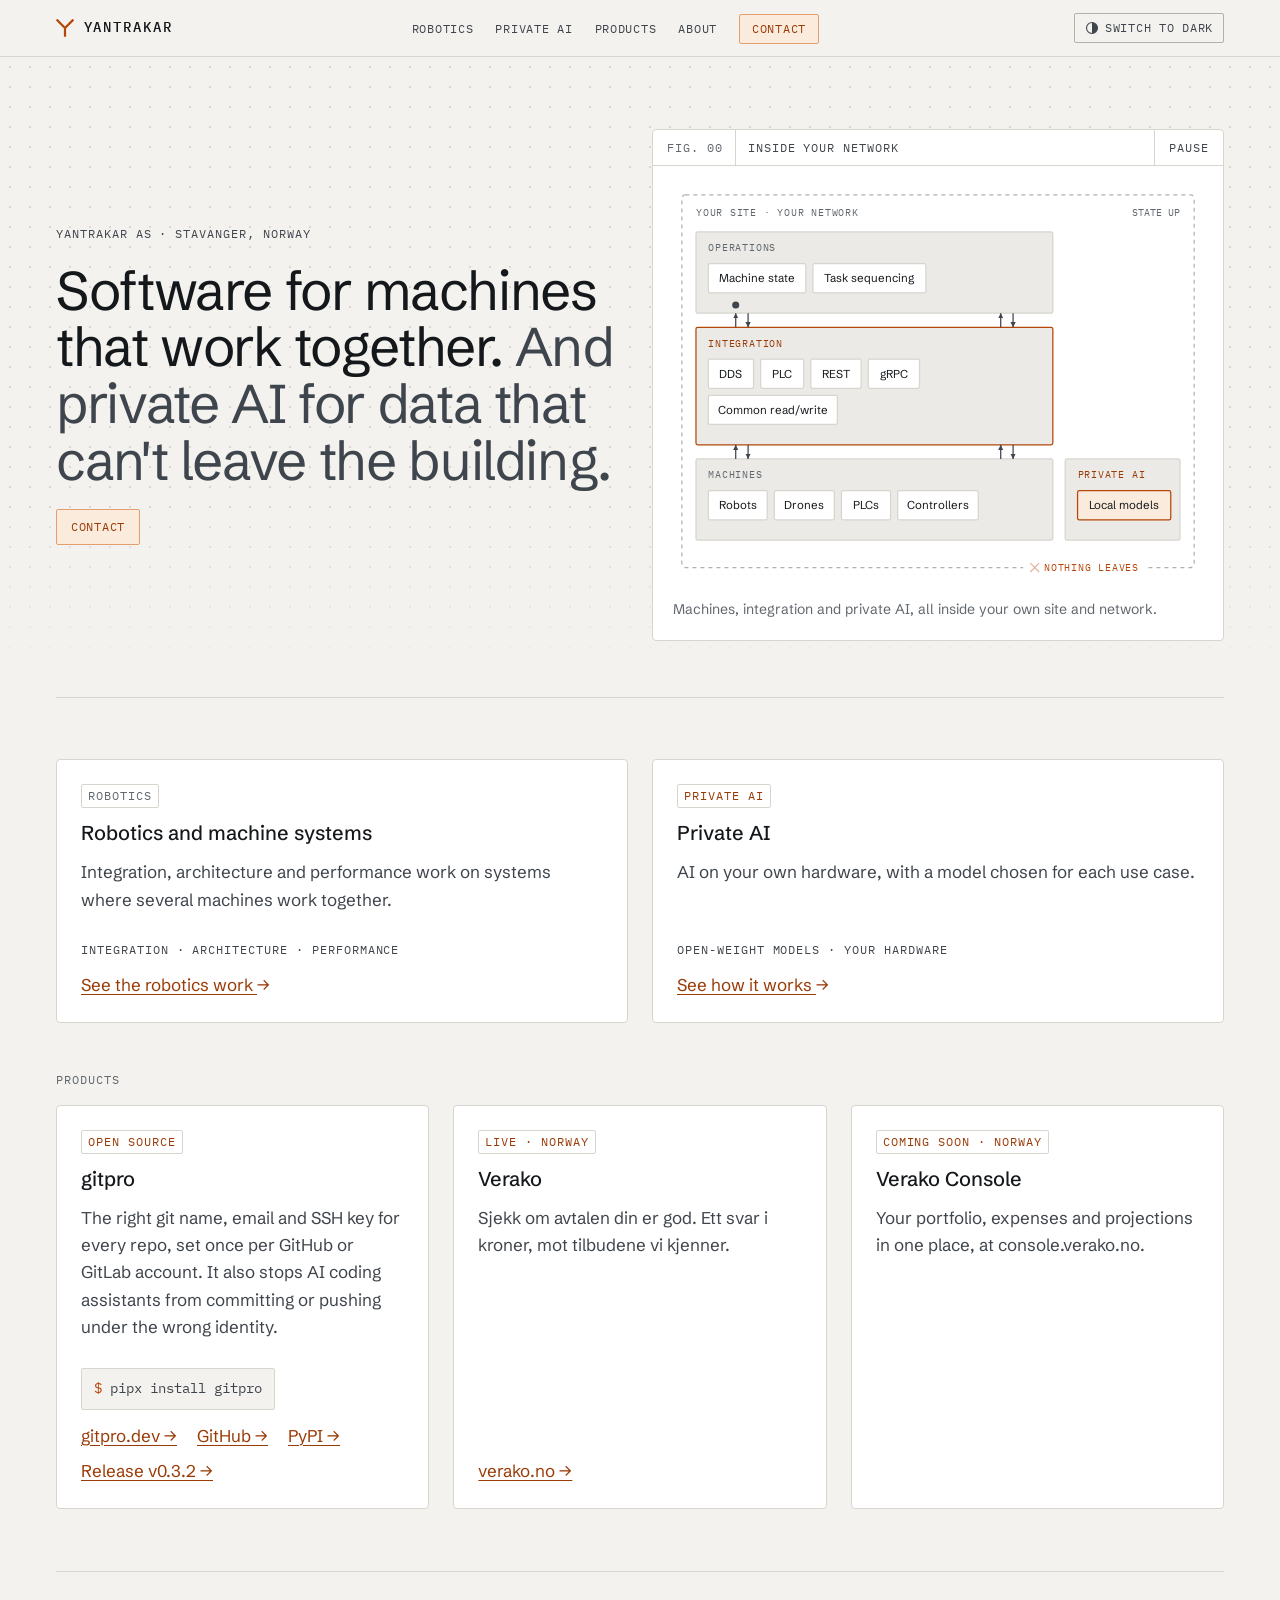
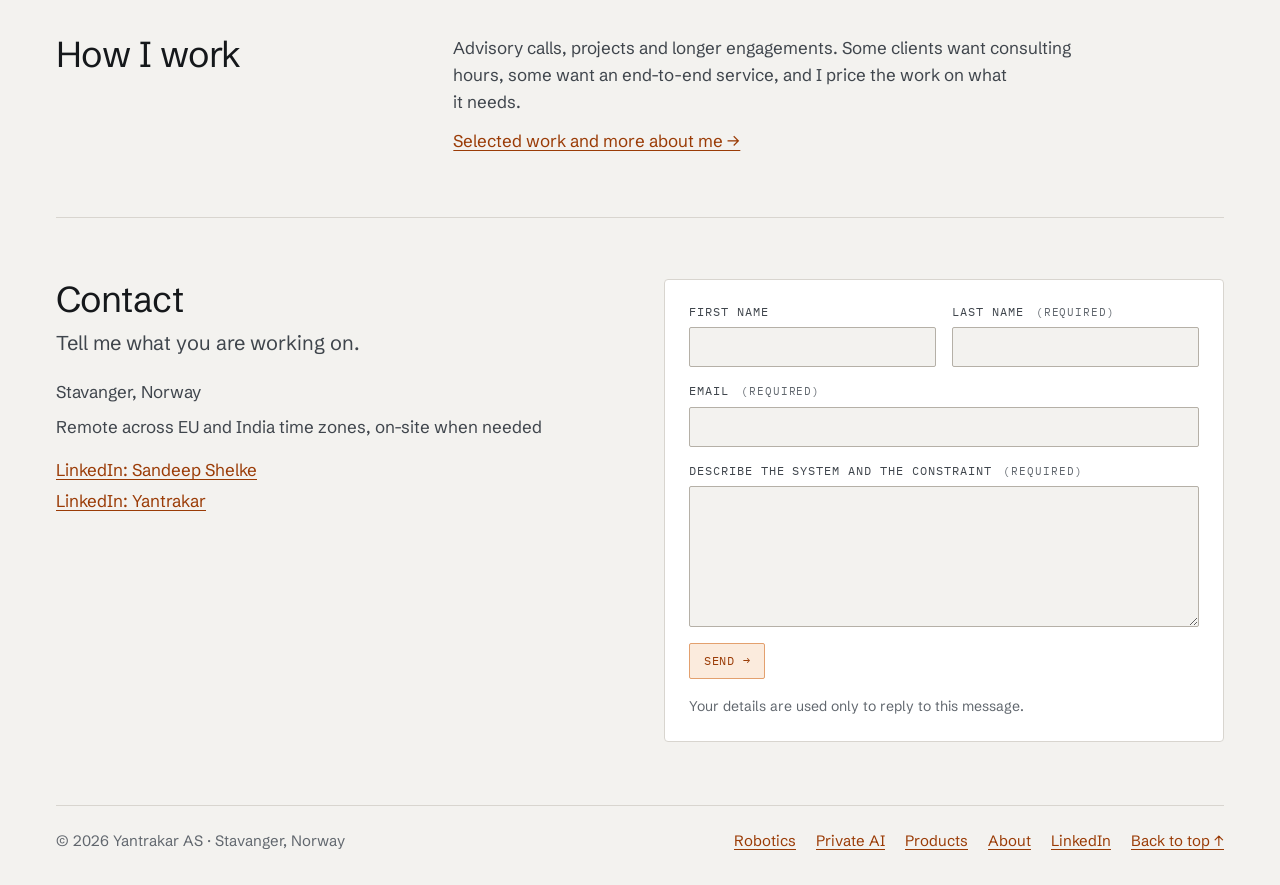
==== commit 72597fd4: "Home: one Contact button; tiles and Products are the only links to each part The hero repeated Robot" ====
--- a/index.html
+++ b/index.html
@@ -48,15 +48,8 @@
 <div class="hero-text">
 <p class="eyebrow">YANTRAKAR AS · STAVANGER, NORWAY</p>
 <h1 id="hero-h">Software for machines that work together. <span class="h1-quiet">And private AI for data that can't leave the building.</span></h1>
-<ul class="proof">
-<li><span class="tag">ROBOTICS</span><p>About five years on industrial drilling robotics software.</p></li>
-<li><span class="tag tag-accent">PRIVATE AI</span><p>Since July 2026, private AI running inside a company network.</p></li>
-<li><span class="tag">PRODUCTS</span><p><a href="#gitpro">gitpro</a>, a git identity tool on PyPI, and <a href="#verako">Verako</a>, a Norwegian price check for electricity, savings and deposits.</p></li>
-</ul>
 <div class="actions">
 <a class="btn btn-primary" href="#contact">Contact</a>
-<a class="btn btn-secondary" href="robotics.html">Robotics</a>
-<a class="btn btn-secondary" href="private-ai.html">Private AI</a>
 </div>
 </div>
 <figure class="fig hero-fig" data-anim>
--- a/styles.css
+++ b/styles.css
@@ -192,18 +192,6 @@
 .pi{white-space:nowrap}
 .page-index a{color:var(--ink-2);text-decoration-color:var(--rule-strong)}
 .page-index a:hover{color:var(--ink)}
-
-/* Proof list */
-.proof{list-style:none;width:100%;max-width:62ch}
-.proof li{
-  display:grid;grid-template-columns:minmax(0,1fr);gap:6px;justify-items:start;
-  padding-block:10px;border-top:1px solid var(--rule);
-}
-.proof li:last-child{border-bottom:1px solid var(--rule)}
-.proof p{color:var(--ink-2)}
-@media (min-width:600px){
-  .proof li{grid-template-columns:7.5rem minmax(0,1fr);gap:16px;align-items:baseline}
-}
 
 /* Tags */
 .tag{display:inline-block;border:1px solid var(--rule);border-radius:2px;padding:2px 6px;color:var(--muted);white-space:nowrap}
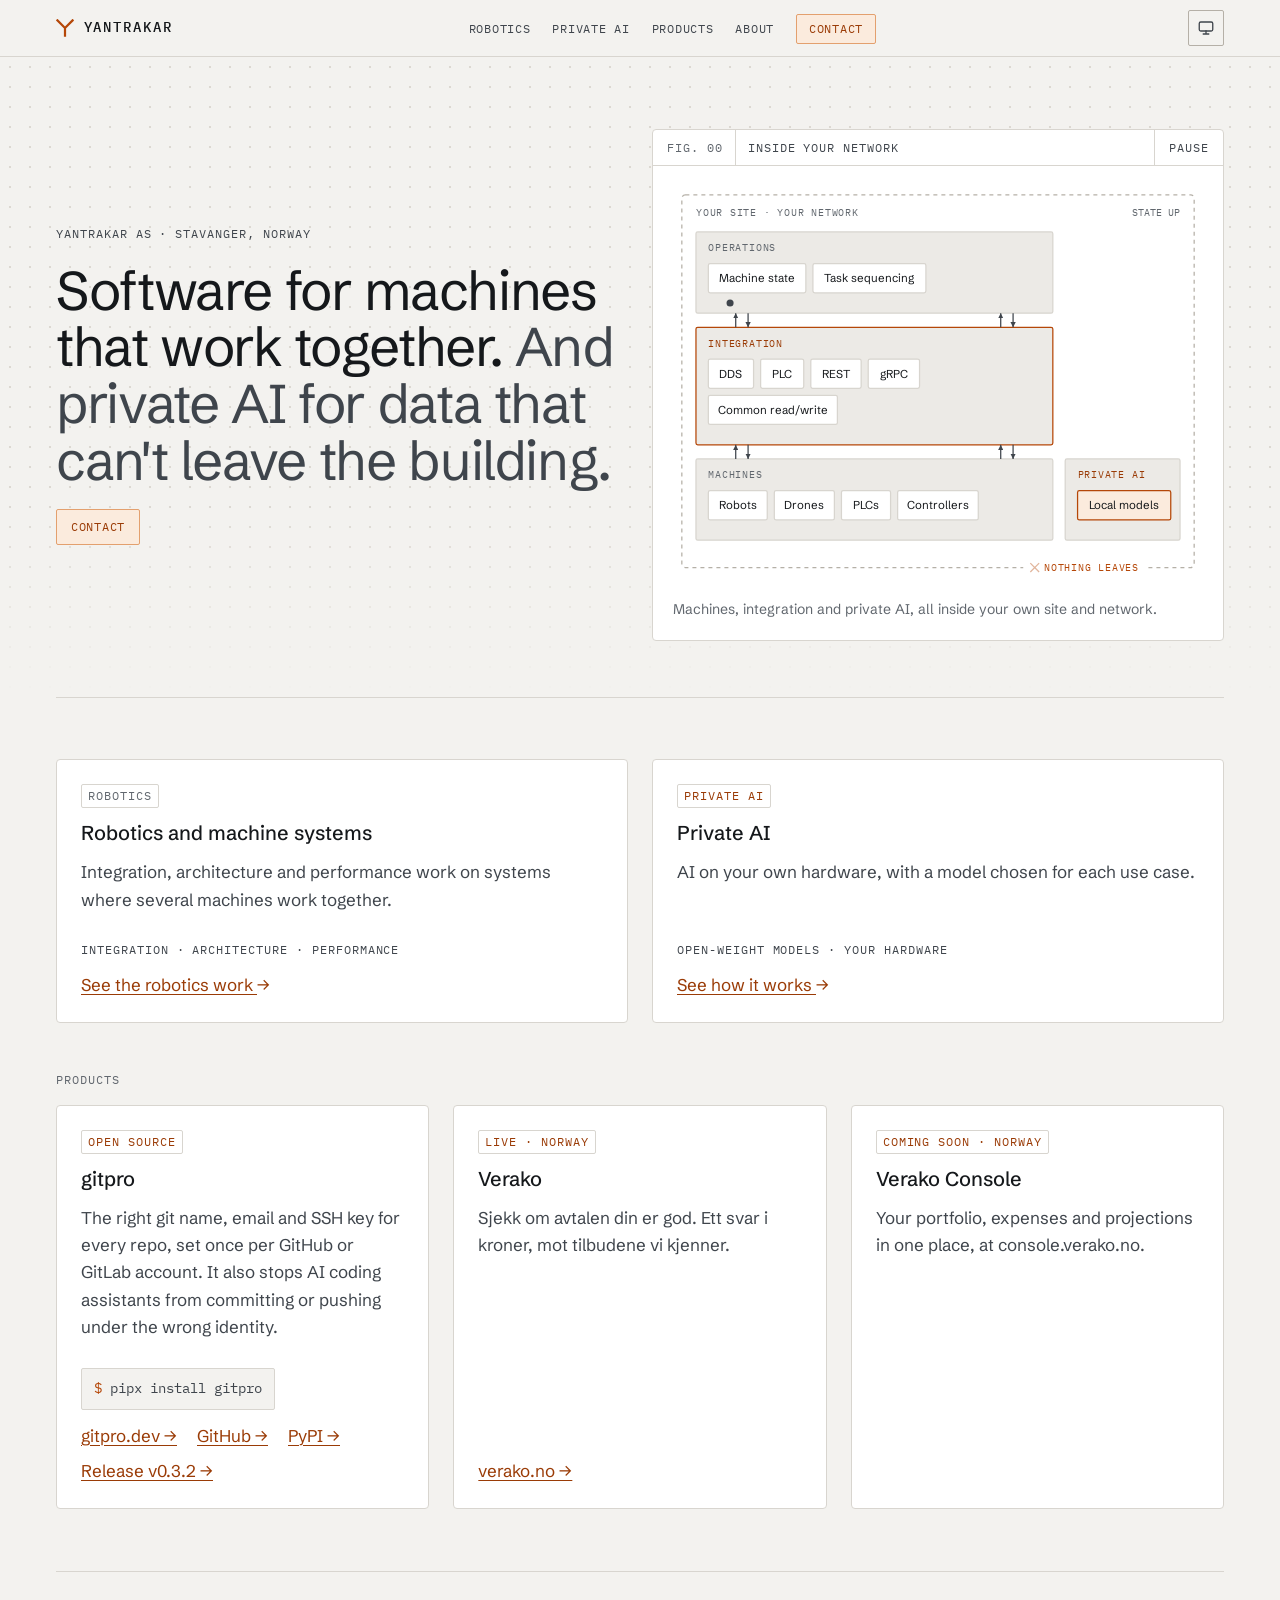
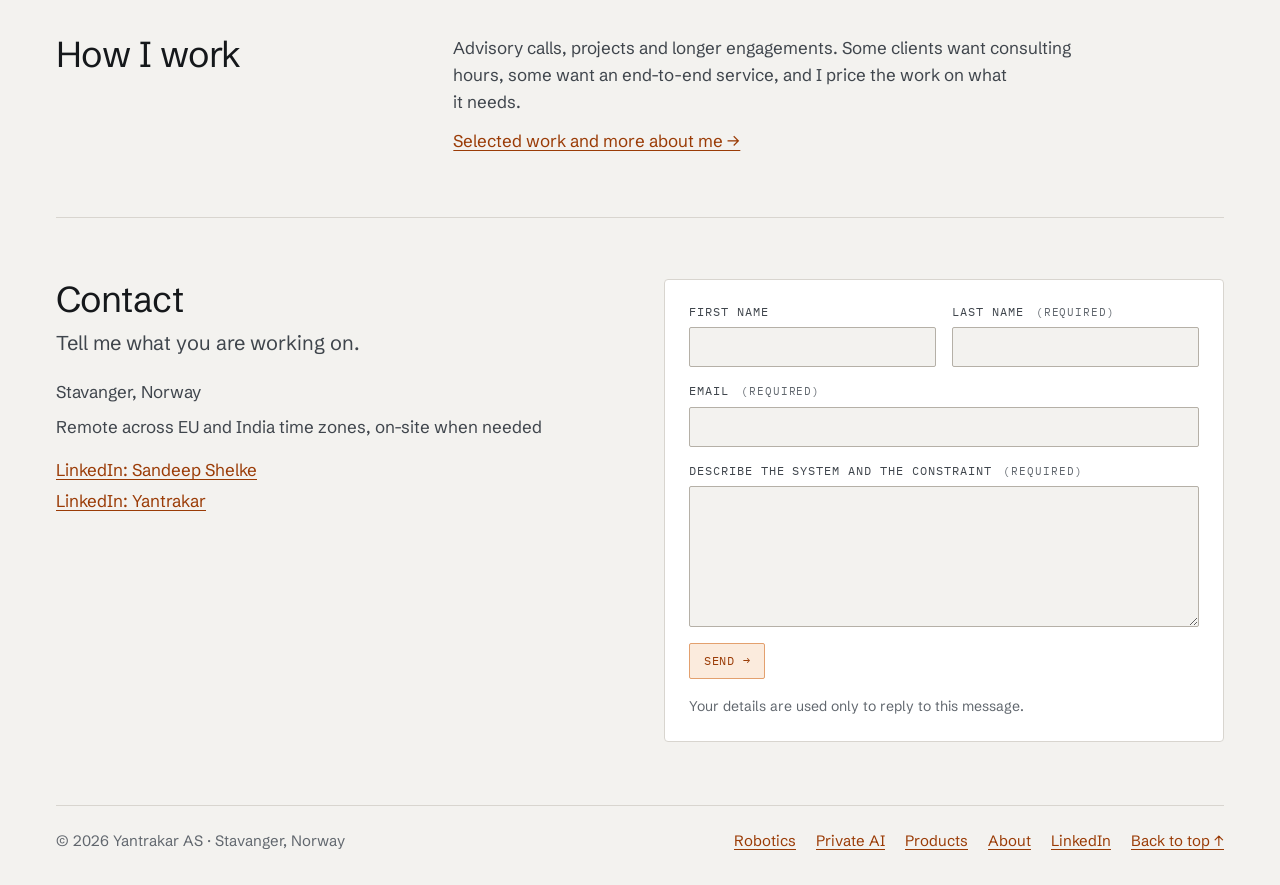
==== commit a2f07951: "Theme toggle: one icon button that cycles system, light and dark The header button was a text label " ====
--- a/index.html
+++ b/index.html
@@ -39,7 +39,7 @@
 <li><a class="btn btn-primary btn-sm" href="#contact">Contact</a></li>
 </ul>
 </nav>
-<button class="theme-toggle" type="button" hidden aria-label="Switch theme"><svg viewBox="0 0 16 16" width="14" height="14" aria-hidden="true"><circle cx="8" cy="8" r="6.25" fill="none" stroke="currentColor" stroke-width="1.25"/><path d="M8 1.75a6.25 6.25 0 0 1 0 12.5z" fill="currentColor"/></svg><span>Theme</span></button>
+<button class="theme-toggle" type="button" data-current="system" hidden><span data-icon="light"><svg viewBox="0 0 24 24" width="18" height="18" fill="none" stroke="currentColor" stroke-width="1.75" stroke-linecap="square" stroke-linejoin="miter" aria-hidden="true" focusable="false"><circle cx="12" cy="12" r="4"/><path d="M12 2.5v2.2M12 19.3v2.2M2.5 12h2.2M19.3 12h2.2M5.3 5.3l1.6 1.6M17.1 17.1l1.6 1.6M5.3 18.7l1.6-1.6M17.1 6.9l1.6-1.6"/></svg><span class="sr-only">Theme: Light</span></span><span data-icon="dark"><svg viewBox="0 0 24 24" width="18" height="18" fill="none" stroke="currentColor" stroke-width="1.75" stroke-linecap="square" stroke-linejoin="miter" aria-hidden="true" focusable="false"><path d="M20 14.2A8 8 0 0 1 9.8 4 8.2 8.2 0 1 0 20 14.2z"/></svg><span class="sr-only">Theme: Dark</span></span><span data-icon="system"><svg viewBox="0 0 24 24" width="18" height="18" fill="none" stroke="currentColor" stroke-width="1.75" stroke-linecap="square" stroke-linejoin="miter" aria-hidden="true" focusable="false"><rect x="3" y="4" width="18" height="12" rx="2"/><path d="M8.5 20h7M12 16v4"/></svg><span class="sr-only">Theme: System</span></span></button>
 </div>
 </header>
 <main id="main">
--- a/styles.css
+++ b/styles.css
@@ -453,11 +453,13 @@
   .sec{break-inside:avoid}
 }
 
-/* Theme toggle (v2.1) */
-.theme-toggle{display:inline-flex;align-items:center;gap:6px;height:30px;padding:0 10px;margin-left:16px;background:transparent;color:var(--ink-2);border:1px solid var(--rule-strong);border-radius:2px;font:400 0.75rem/1 "IBM Plex Mono",ui-monospace,"SFMono-Regular",Menlo,Consolas,monospace;text-transform:uppercase;letter-spacing:.06em;cursor:pointer;flex:none}
+/* Theme toggle (v2.2): one icon button that cycles system, light and dark (site.js) */
+.theme-toggle{display:inline-grid;place-items:center;inline-size:36px;block-size:36px;padding:0;margin-left:16px;background:transparent;color:var(--ink-2);border:1px solid var(--rule-strong);border-radius:2px;cursor:pointer;flex:none}
 .theme-toggle:hover{color:var(--ink);border-color:var(--muted)}
 .theme-toggle:focus-visible{outline:2px solid var(--focus);outline-offset:2px}
 .theme-toggle[hidden]{display:none}
+.theme-toggle [data-icon]{display:none}
+.theme-toggle[data-current="light"] [data-icon="light"],.theme-toggle[data-current="dark"] [data-icon="dark"],.theme-toggle[data-current="system"] [data-icon="system"]{display:grid}
 @media (prefers-reduced-motion:no-preference){.theme-toggle{transition:border-color .12s,color .12s}}
 @media (max-width:719px){
   .theme-toggle{order:2;margin-left:auto}
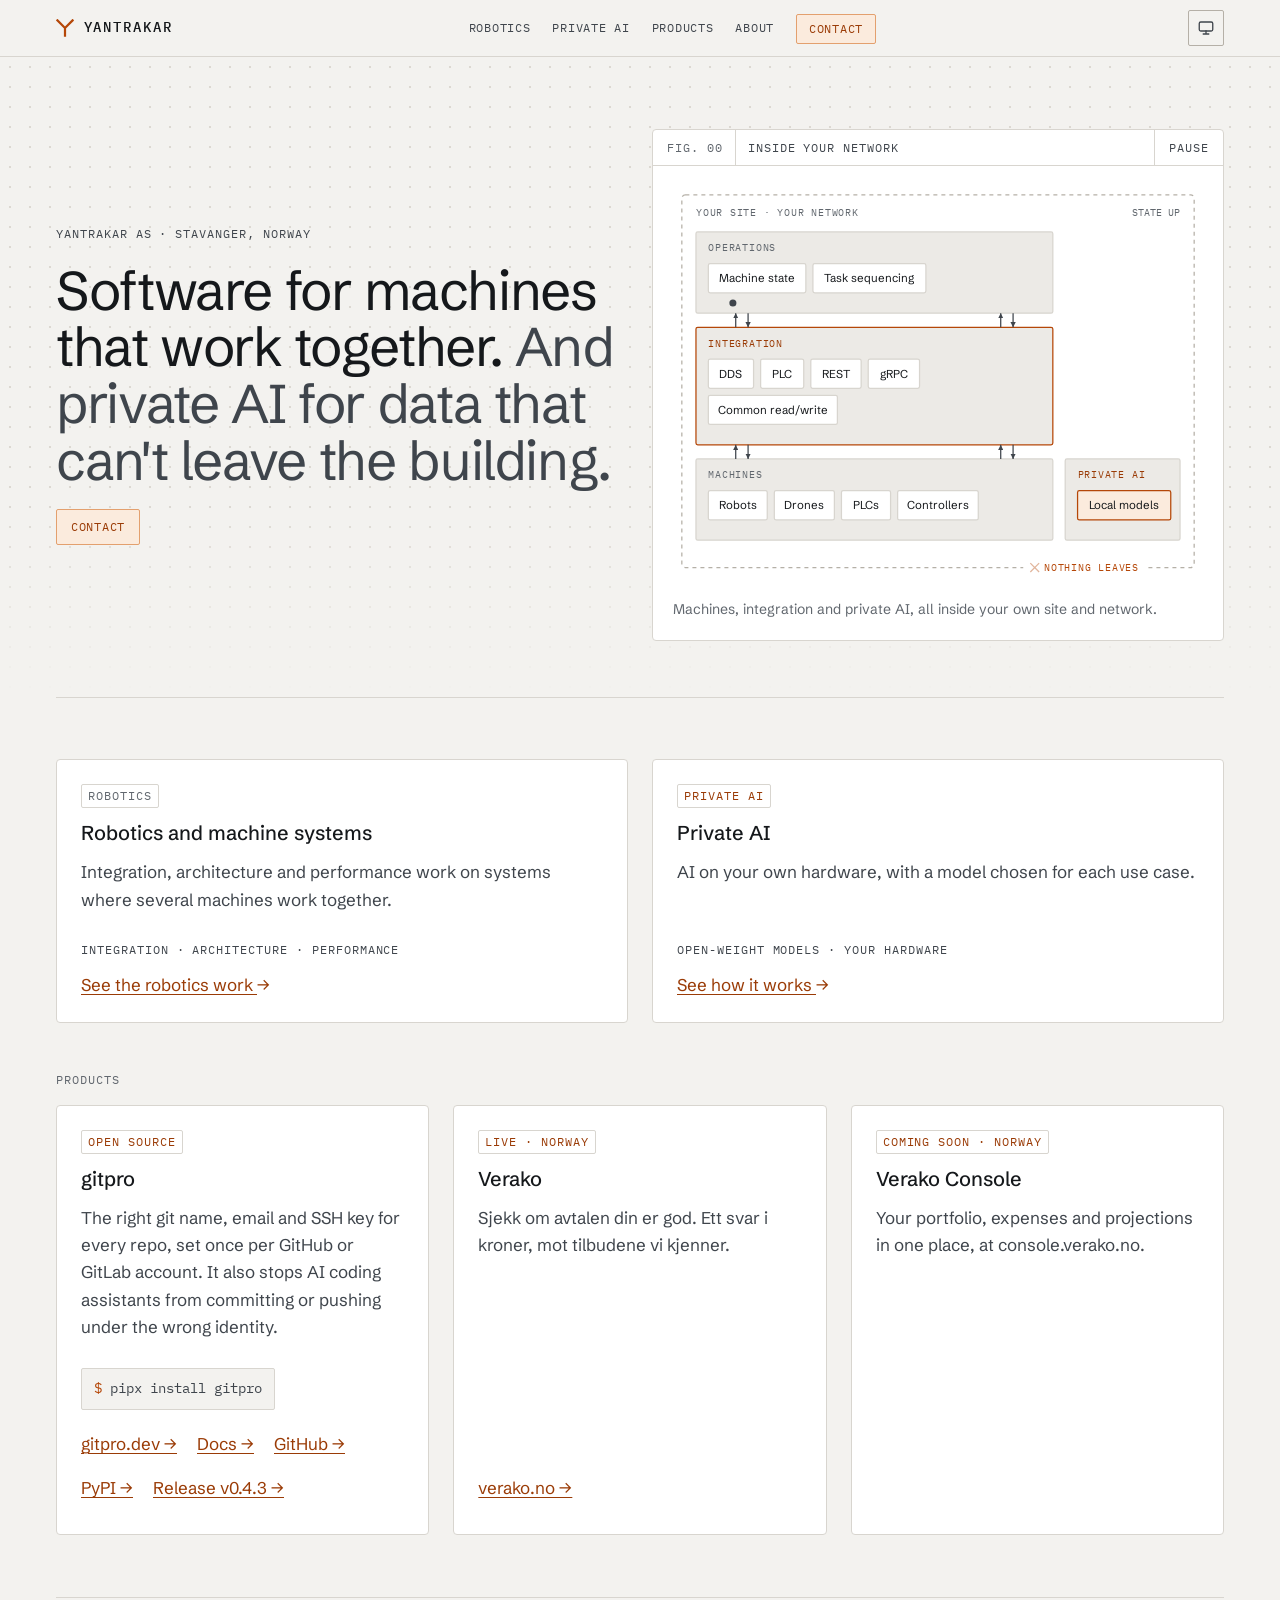
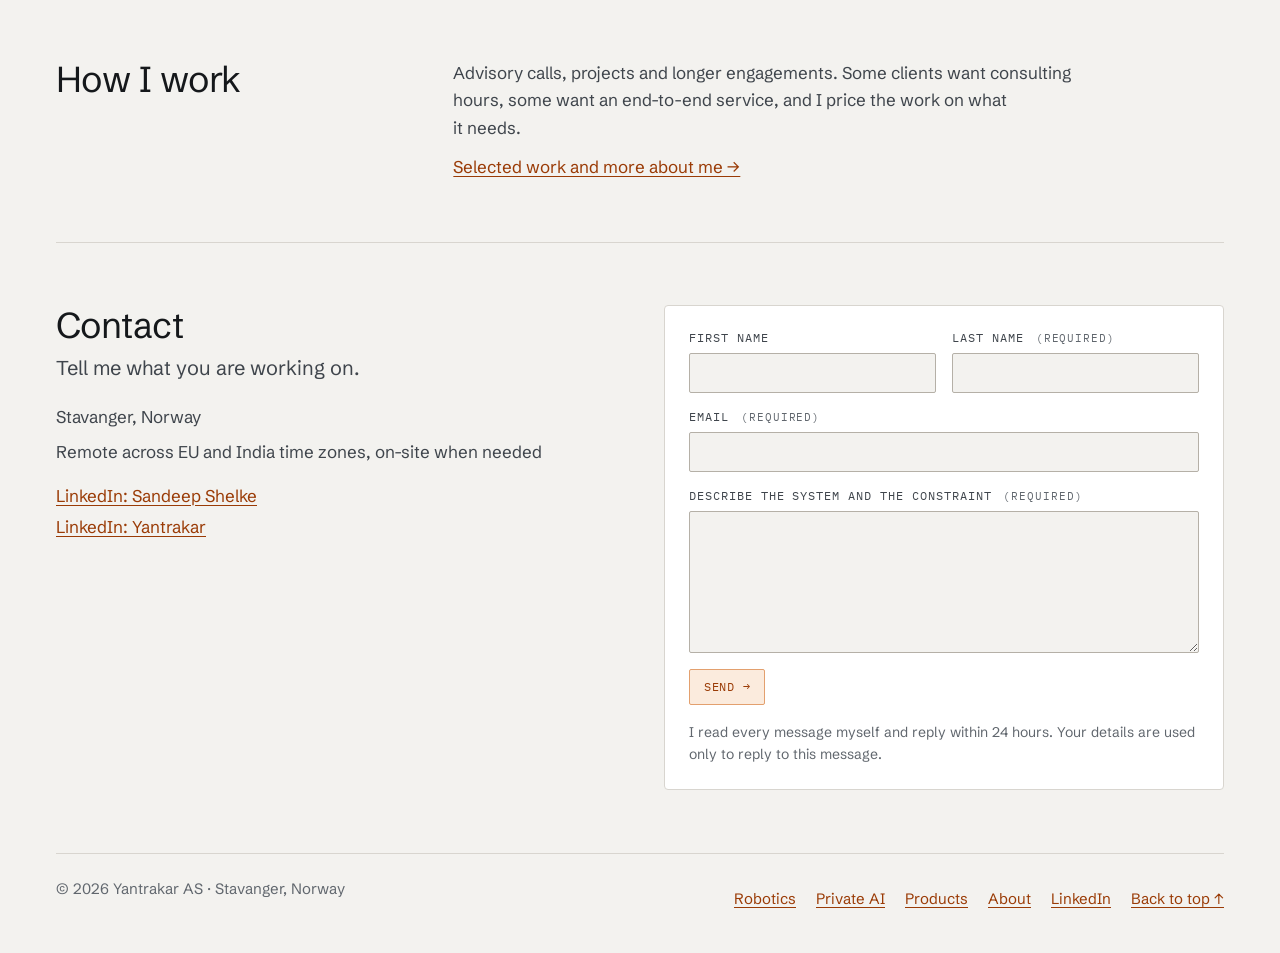
==== commit b106d35e: "Reach: tap targets, phone header, previews, structured data, copy fixes - Links at least 44px tall; " ====
--- a/index.html
+++ b/index.html
@@ -10,8 +10,11 @@
 <meta property="og:description" content="Software for machines that work together. And private AI for data that can&#39;t leave the building.">
 <meta property="og:url" content="https://yantrakar.com/">
 <link rel="canonical" href="https://yantrakar.com/">
+<script type="application/ld+json">{"@context": "https://schema.org", "@graph": [{"@type": "WebSite", "@id": "https://yantrakar.com/#website", "url": "https://yantrakar.com/", "name": "Yantrakar", "inLanguage": "en", "publisher": {"@id": "https://yantrakar.com/#org"}}, {"@type": "Organization", "@id": "https://yantrakar.com/#org", "name": "Yantrakar AS", "url": "https://yantrakar.com/", "logo": "https://yantrakar.com/assets/brand/png/icon-512.png", "foundingDate": "2020", "address": {"@type": "PostalAddress", "addressLocality": "Stavanger", "addressCountry": "NO"}, "founder": {"@id": "https://yantrakar.com/about.html#sandeep"}, "sameAs": ["https://www.linkedin.com/company/yantrakar/", "https://github.com/Yantrakar"]}]}</script>
 <meta property="og:type" content="website">
-<meta property="og:image" content="https://yantrakar.com/assets/brand/png/og-image.png">
+<meta property="og:site_name" content="Yantrakar">
+<meta property="og:locale" content="en_GB">
+<meta property="og:image" content="https://yantrakar.com/assets/og/home.png">
 <meta property="og:image:width" content="1200">
 <meta property="og:image:height" content="630">
 <meta name="twitter:card" content="summary_large_image">
@@ -30,13 +33,14 @@
 <header class="site-header">
 <div class="wrap bar">
 <a class="wordmark" href="index.html" aria-current="page"><svg class="wm-mark" viewBox="0 0 26 26" width="18" height="18" aria-hidden="true" focusable="false"><path d="M2.00 2.00 L13.00 13.00 L24.00 2.00 M13.00 13.00 L13.00 24.00" fill="none" stroke="currentColor" stroke-width="3.2" stroke-linecap="square" stroke-linejoin="miter"/></svg>YANTRAKAR</a>
+<a class="btn btn-primary btn-sm bar-cta" href="#contact">Contact</a>
 <nav class="nav" aria-label="Main">
 <ul>
 <li><a href="robotics.html">Robotics</a></li>
 <li><a href="private-ai.html">Private AI</a></li>
 <li class="nav-optional"><a href="index.html#products">Products</a></li>
 <li><a href="about.html">About</a></li>
-<li><a class="btn btn-primary btn-sm" href="#contact">Contact</a></li>
+<li class="nav-contact"><a class="btn btn-primary btn-sm" href="#contact">Contact</a></li>
 </ul>
 </nav>
 <button class="theme-toggle" type="button" data-current="system" hidden><span data-icon="light"><svg viewBox="0 0 24 24" width="18" height="18" fill="none" stroke="currentColor" stroke-width="1.75" stroke-linecap="square" stroke-linejoin="miter" aria-hidden="true" focusable="false"><circle cx="12" cy="12" r="4"/><path d="M12 2.5v2.2M12 19.3v2.2M2.5 12h2.2M19.3 12h2.2M5.3 5.3l1.6 1.6M17.1 17.1l1.6 1.6M5.3 18.7l1.6-1.6M17.1 6.9l1.6-1.6"/></svg><span class="sr-only">Theme: Light</span></span><span data-icon="dark"><svg viewBox="0 0 24 24" width="18" height="18" fill="none" stroke="currentColor" stroke-width="1.75" stroke-linecap="square" stroke-linejoin="miter" aria-hidden="true" focusable="false"><path d="M20 14.2A8 8 0 0 1 9.8 4 8.2 8.2 0 1 0 20 14.2z"/></svg><span class="sr-only">Theme: Dark</span></span><span data-icon="system"><svg viewBox="0 0 24 24" width="18" height="18" fill="none" stroke="currentColor" stroke-width="1.75" stroke-linecap="square" stroke-linejoin="miter" aria-hidden="true" focusable="false"><rect x="3" y="4" width="18" height="12" rx="2"/><path d="M8.5 20h7M12 16v4"/></svg><span class="sr-only">Theme: System</span></span></button>
@@ -196,7 +200,7 @@
 <p>The right git name, email and SSH key for every repo, set once per GitHub or GitLab account. It also stops AI coding assistants from committing or pushing under the wrong identity.</p>
 <div class="tile-foot">
 <p class="term"><code><span class="prompt">$</span> pipx install gitpro</code></p>
-<p class="tile-links"><a href="https://gitpro.dev" rel="noopener">gitpro.dev →</a> <a href="https://github.com/Yantrakar/gitpro" rel="noopener">GitHub →</a> <a href="https://pypi.org/project/gitpro/" rel="noopener">PyPI →</a> <a href="https://github.com/Yantrakar/gitpro/releases/tag/v0.3.2" rel="noopener">Release v0.3.2 →</a></p>
+<p class="tile-links"><a href="https://gitpro.dev" rel="noopener">gitpro.dev →</a> <a href="https://github.com/Yantrakar/gitpro/blob/main/docs/guide.md" rel="noopener">Docs →</a> <a href="https://github.com/Yantrakar/gitpro" rel="noopener">GitHub →</a> <a href="https://pypi.org/project/gitpro/" rel="noopener">PyPI →</a> <a href="https://github.com/Yantrakar/gitpro/releases/tag/v0.4.3" rel="noopener">Release v0.4.3 →</a></p>
 </div>
 </div>
 <div class="panel tile" id="verako">
@@ -271,7 +275,7 @@
 <div class="form-actions">
 <button class="btn btn-primary" type="submit">Send →</button>
 </div>
-<p class="form-note">Your details are used only to reply to this message.</p>
+<p class="form-note">I read every message myself and reply within 24 hours. Your details are used only to reply to this message.</p>
 </form>
 </div>
 </div>
--- a/styles.css
+++ b/styles.css
@@ -135,15 +135,15 @@
 .wm-mark{display:block;flex:none;width:18px;height:18px;color:var(--accent)}
 .wordmark:hover{color:var(--ink)}
 .nav{min-width:0}
-.nav ul{display:flex;align-items:center;gap:22px;list-style:none;white-space:nowrap;padding:4px 2px}
+.nav ul{display:flex;align-items:center;gap:22px;list-style:none;white-space:nowrap;padding:0 2px}
 .nav a{
-  display:inline-block;padding-block:5px;
+  display:inline-flex;align-items:center;min-height:44px;
   font-size:.75rem;text-transform:uppercase;letter-spacing:.06em;
   color:var(--ink-2);text-decoration:none;
 }
 .nav a:hover{color:var(--ink)}
 .nav a[aria-current="page"]{color:var(--ink);text-decoration:underline;text-decoration-thickness:1px;text-underline-offset:6px;text-decoration-color:var(--rule-strong)}
-.nav a.btn{display:inline-flex;color:var(--accent-ink);padding-block:0}
+.nav a.btn{color:var(--accent-ink);min-height:0}
 .wordmark[aria-current="page"]{text-decoration:none}
 @media (max-width:719px){
   .bar{flex-wrap:wrap;gap:0;padding-bottom:0}
@@ -164,7 +164,8 @@
 .btn-primary:hover{border-color:var(--accent);color:var(--accent-ink)}
 .btn-secondary{background:transparent;color:var(--ink-2);border-color:var(--rule-strong)}
 .btn-secondary:hover{color:var(--ink);border-color:var(--muted)}
-.btn-sm{height:30px;padding:0 12px}
+.btn-sm{height:30px;padding:0 12px;position:relative}
+.btn-sm::after{content:"";position:absolute;inset:-7px 0}
 button.btn{font-family:"IBM Plex Mono",ui-monospace,"SFMono-Regular",Menlo,Consolas,monospace}
 
 /* Hero */
@@ -188,7 +189,8 @@
 }
 .eyebrow{color:var(--ink-2)}
 .actions{display:flex;flex-wrap:wrap;gap:.75rem}
-.page-index{display:flex;flex-wrap:wrap;gap:.25rem .75rem}
+.page-index{display:flex;flex-wrap:wrap;gap:0 .75rem;margin-block:-13px}
+.page-index a{display:inline-flex;align-items:center;min-height:44px}
 .pi{white-space:nowrap}
 .page-index a{color:var(--ink-2);text-decoration-color:var(--rule-strong)}
 .page-index a:hover{color:var(--ink)}
@@ -223,7 +225,8 @@
 .term:hover{border-color:var(--accent)}
 .term code{font:inherit;user-select:all;white-space:nowrap}
 .prompt{color:var(--accent)}
-.tile-links{display:flex;flex-wrap:wrap;gap:.5rem 1.25rem}
+.tile-links{display:flex;flex-wrap:wrap;gap:0 1.25rem}
+.tile-links a{display:inline-flex;align-items:center;min-height:44px}
 
 /* How I work band (home) */
 .how-band{display:grid;gap:1rem;min-width:0;align-items:start}
@@ -433,7 +436,8 @@
 }
 .foot{display:flex;flex-wrap:wrap;justify-content:space-between;gap:.75rem 2rem}
 .foot > *{min-width:0}
-.foot ul{display:flex;flex-wrap:wrap;gap:.5rem 1.25rem;list-style:none}
+.foot ul{display:flex;flex-wrap:wrap;gap:0 1.25rem;list-style:none}
+.foot a{display:inline-flex;align-items:center;min-height:44px}
 .foot p{color:var(--muted)}
 
 @media (prefers-reduced-motion:reduce){
@@ -458,6 +462,8 @@
 .theme-toggle:hover{color:var(--ink);border-color:var(--muted)}
 .theme-toggle:focus-visible{outline:2px solid var(--focus);outline-offset:2px}
 .theme-toggle[hidden]{display:none}
+.theme-toggle{position:relative}
+.theme-toggle::after{content:"";position:absolute;inset:-5px}
 .theme-toggle [data-icon]{display:none}
 .theme-toggle[data-current="light"] [data-icon="light"],.theme-toggle[data-current="dark"] [data-icon="dark"],.theme-toggle[data-current="system"] [data-icon="system"]{display:grid}
 @media (prefers-reduced-motion:no-preference){.theme-toggle{transition:border-color .12s,color .12s}}
@@ -467,7 +473,12 @@
   .nav ul{gap:14px}
   .nav li:last-child{position:static;background:none;padding-left:0;margin-left:0}
 }
-@media (max-width:439px){.nav-optional{display:none}}
+.bar-cta{display:none}
+@media (max-width:719px){
+  .bar-cta{display:inline-flex;order:2;margin-left:auto}
+  .bar-cta ~ .theme-toggle{margin-left:10px}
+  .nav-contact{display:none}
+}
 @media print{.theme-toggle{display:none}}
 
 /* Animated figures (site.js adds .anim; without JS none of this applies) */
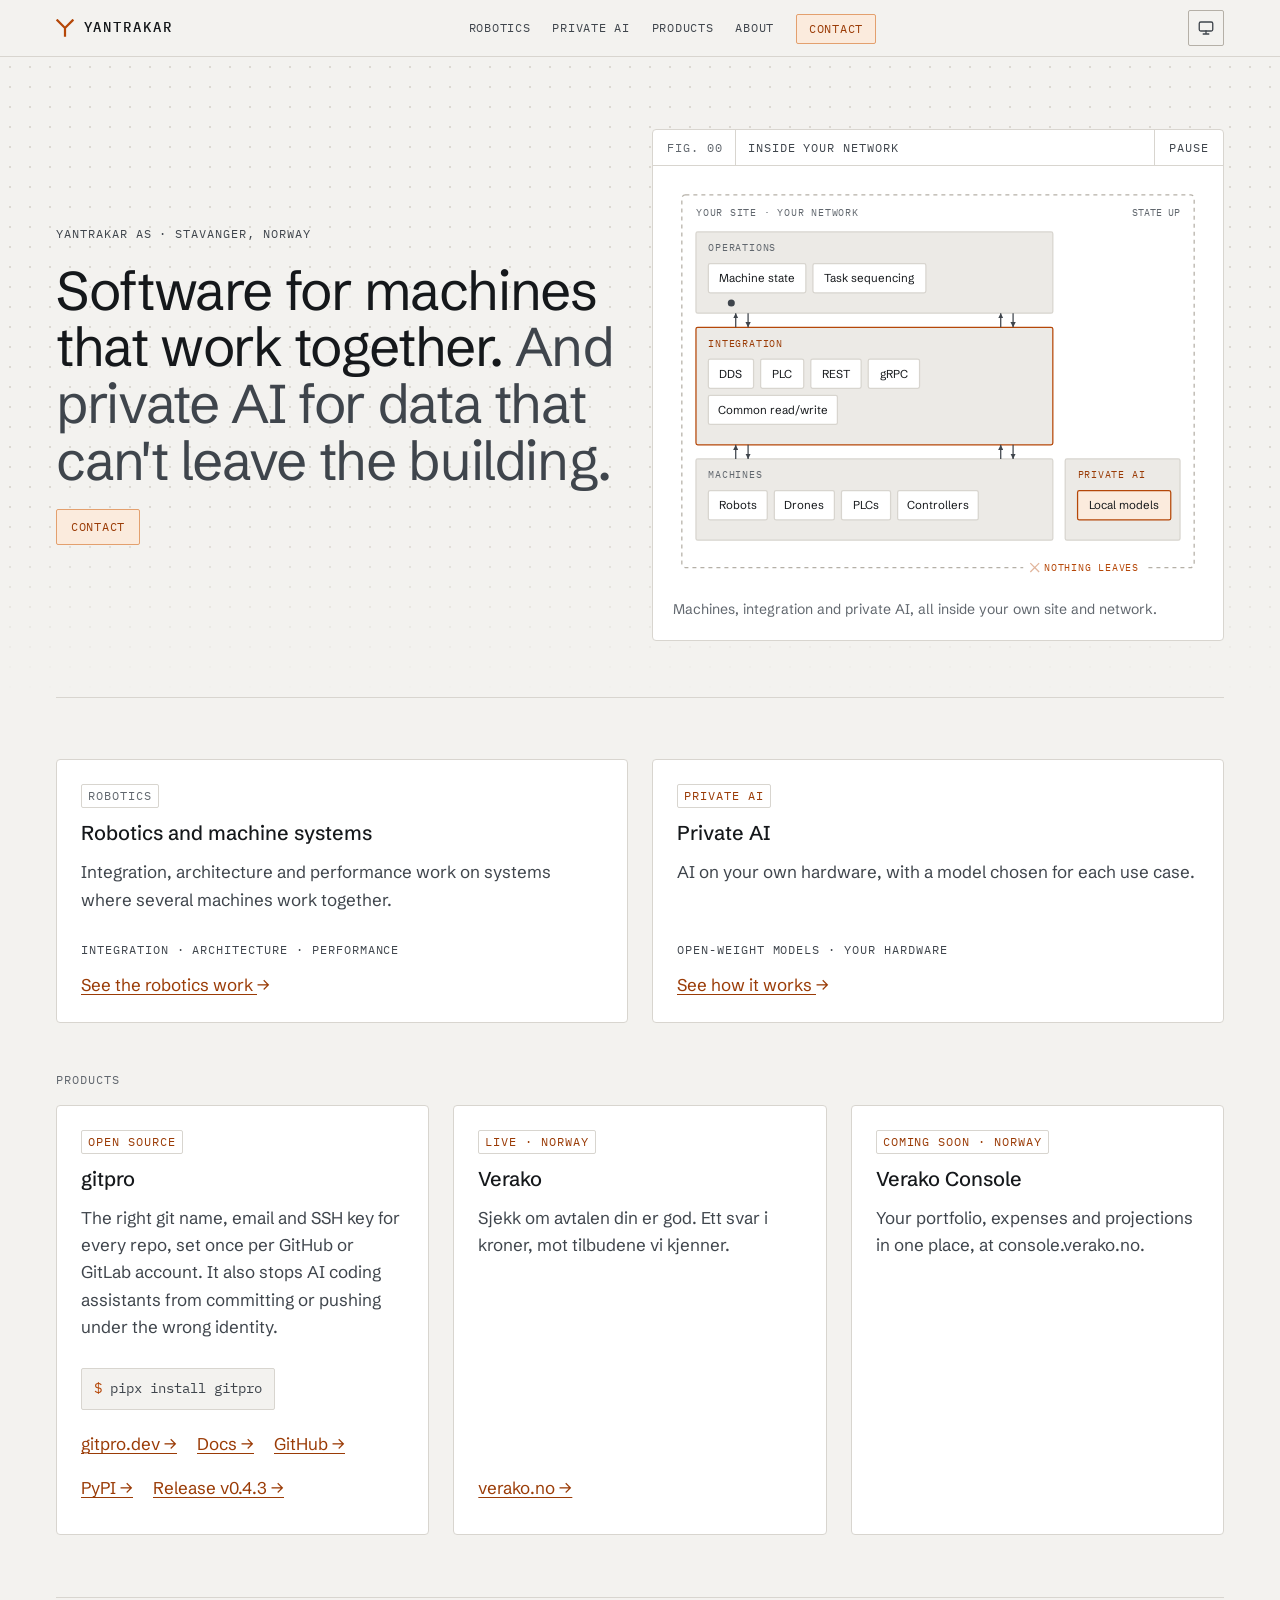
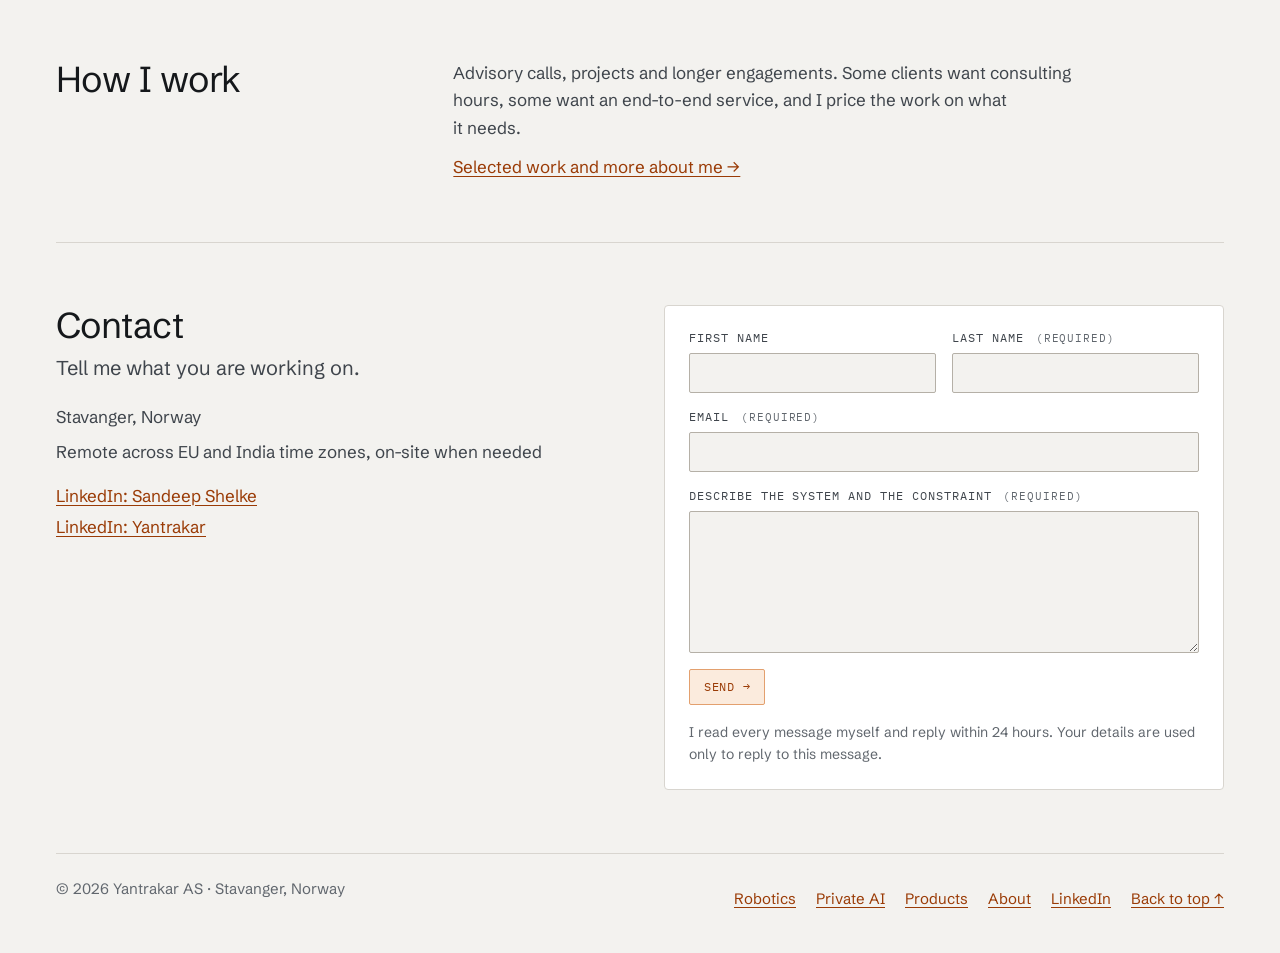
==== commit 39ac9cd9: "Split the article: self-replication gets its own page Running AI inside your own network keeps its U" ====
--- a/index.html
+++ b/index.html
@@ -5,6 +5,7 @@
 <meta name="viewport" content="width=device-width, initial-scale=1, viewport-fit=cover">
 <title>Yantrakar · Software for machine systems and private AI</title>
 <meta name="description" content="Software for machines that work together. And private AI for data that can&#39;t leave the building.">
+<meta name="msvalidate.01" content="383B5BA7A5575B36524903333A2D95F0">
 <meta name="color-scheme" content="light dark">
 <meta property="og:title" content="Yantrakar · Software for machine systems and private AI">
 <meta property="og:description" content="Software for machines that work together. And private AI for data that can&#39;t leave the building.">
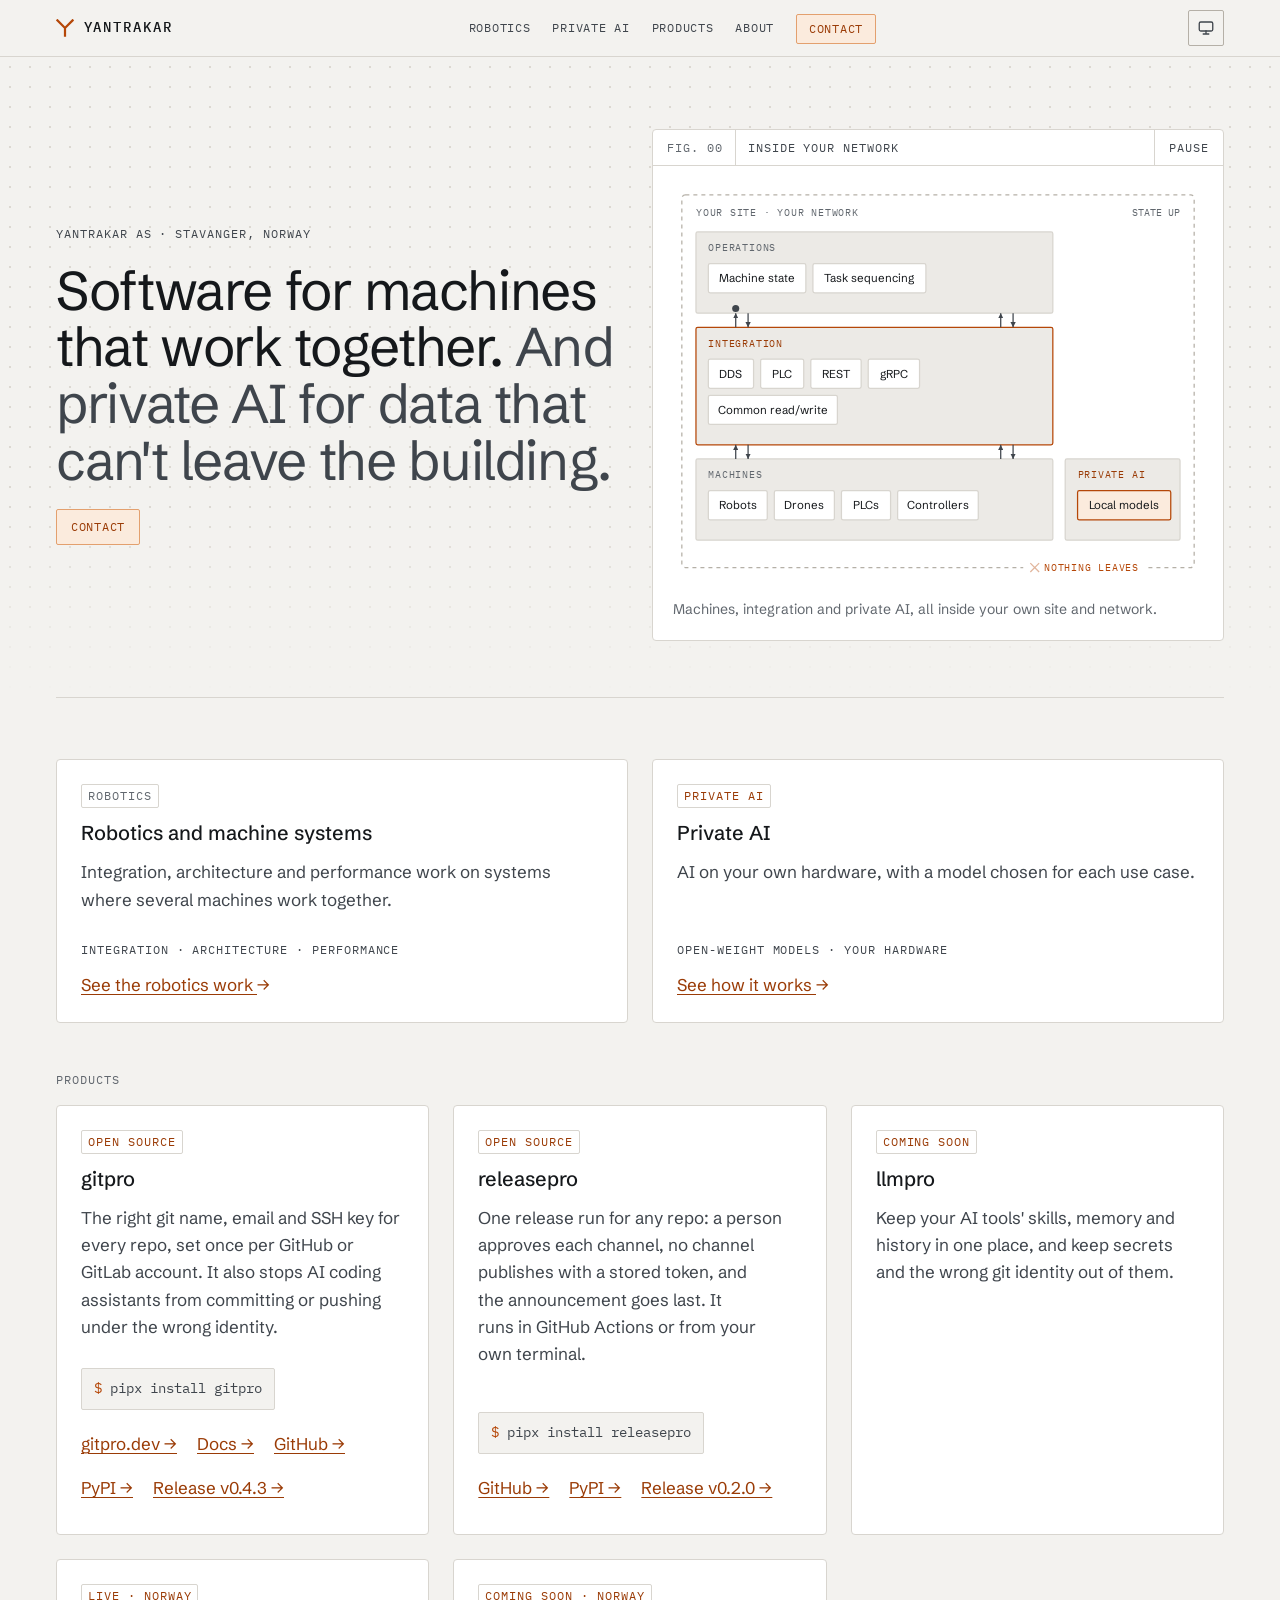
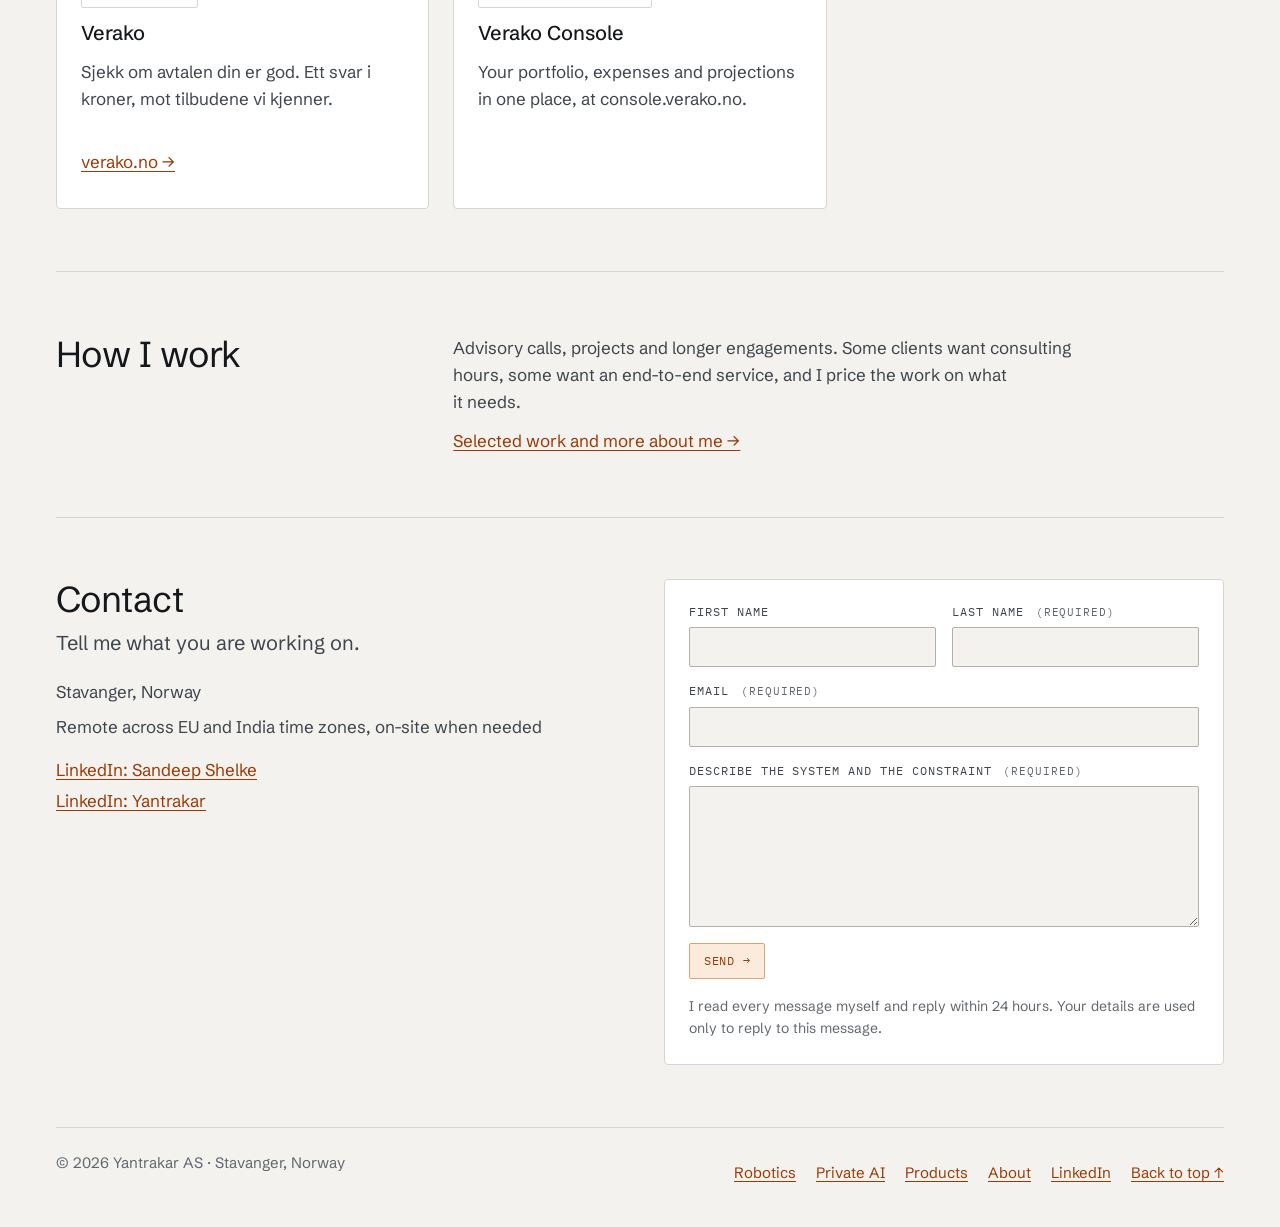
==== commit 24027560: "Products: add releasepro and llmpro Co-Authored-By: Claude Opus 5.5 <noreply@anthropic.com>" ====
--- a/index.html
+++ b/index.html
@@ -204,6 +204,22 @@
 <p class="tile-links"><a href="https://gitpro.dev" rel="noopener">gitpro.dev →</a> <a href="https://github.com/Yantrakar/gitpro/blob/main/docs/guide.md" rel="noopener">Docs →</a> <a href="https://github.com/Yantrakar/gitpro" rel="noopener">GitHub →</a> <a href="https://pypi.org/project/gitpro/" rel="noopener">PyPI →</a> <a href="https://github.com/Yantrakar/gitpro/releases/tag/v0.4.3" rel="noopener">Release v0.4.3 →</a></p>
 </div>
 </div>
+<div class="panel tile" id="releasepro">
+<span class="tag tag-accent">OPEN SOURCE</span>
+<h3>releasepro</h3>
+<p>One release run for any repo: a person approves each channel, no channel publishes with a stored token, and the announcement goes last. It runs in GitHub Actions or from your own terminal.</p>
+<div class="tile-foot">
+<p class="term"><code><span class="prompt">$</span> pipx install releasepro</code></p>
+<p class="tile-links"><a href="https://github.com/Yantrakar/releasepro" rel="noopener">GitHub →</a> <a href="https://pypi.org/project/releasepro/" rel="noopener">PyPI →</a> <a href="https://github.com/Yantrakar/releasepro/releases/tag/v0.2.0" rel="noopener">Release v0.2.0 →</a></p>
+</div>
+</div>
+<div class="panel tile" id="llmpro">
+<span class="tag tag-accent">COMING SOON</span>
+<h3>llmpro</h3>
+<p>Keep your AI tools&#x27; skills, memory and history in one place, and keep secrets and the wrong git identity out of them.</p>
+<div class="tile-foot">
+</div>
+</div>
 <div class="panel tile" id="verako">
 <span class="tag tag-accent">LIVE · NORWAY</span>
 <h3>Verako</h3>
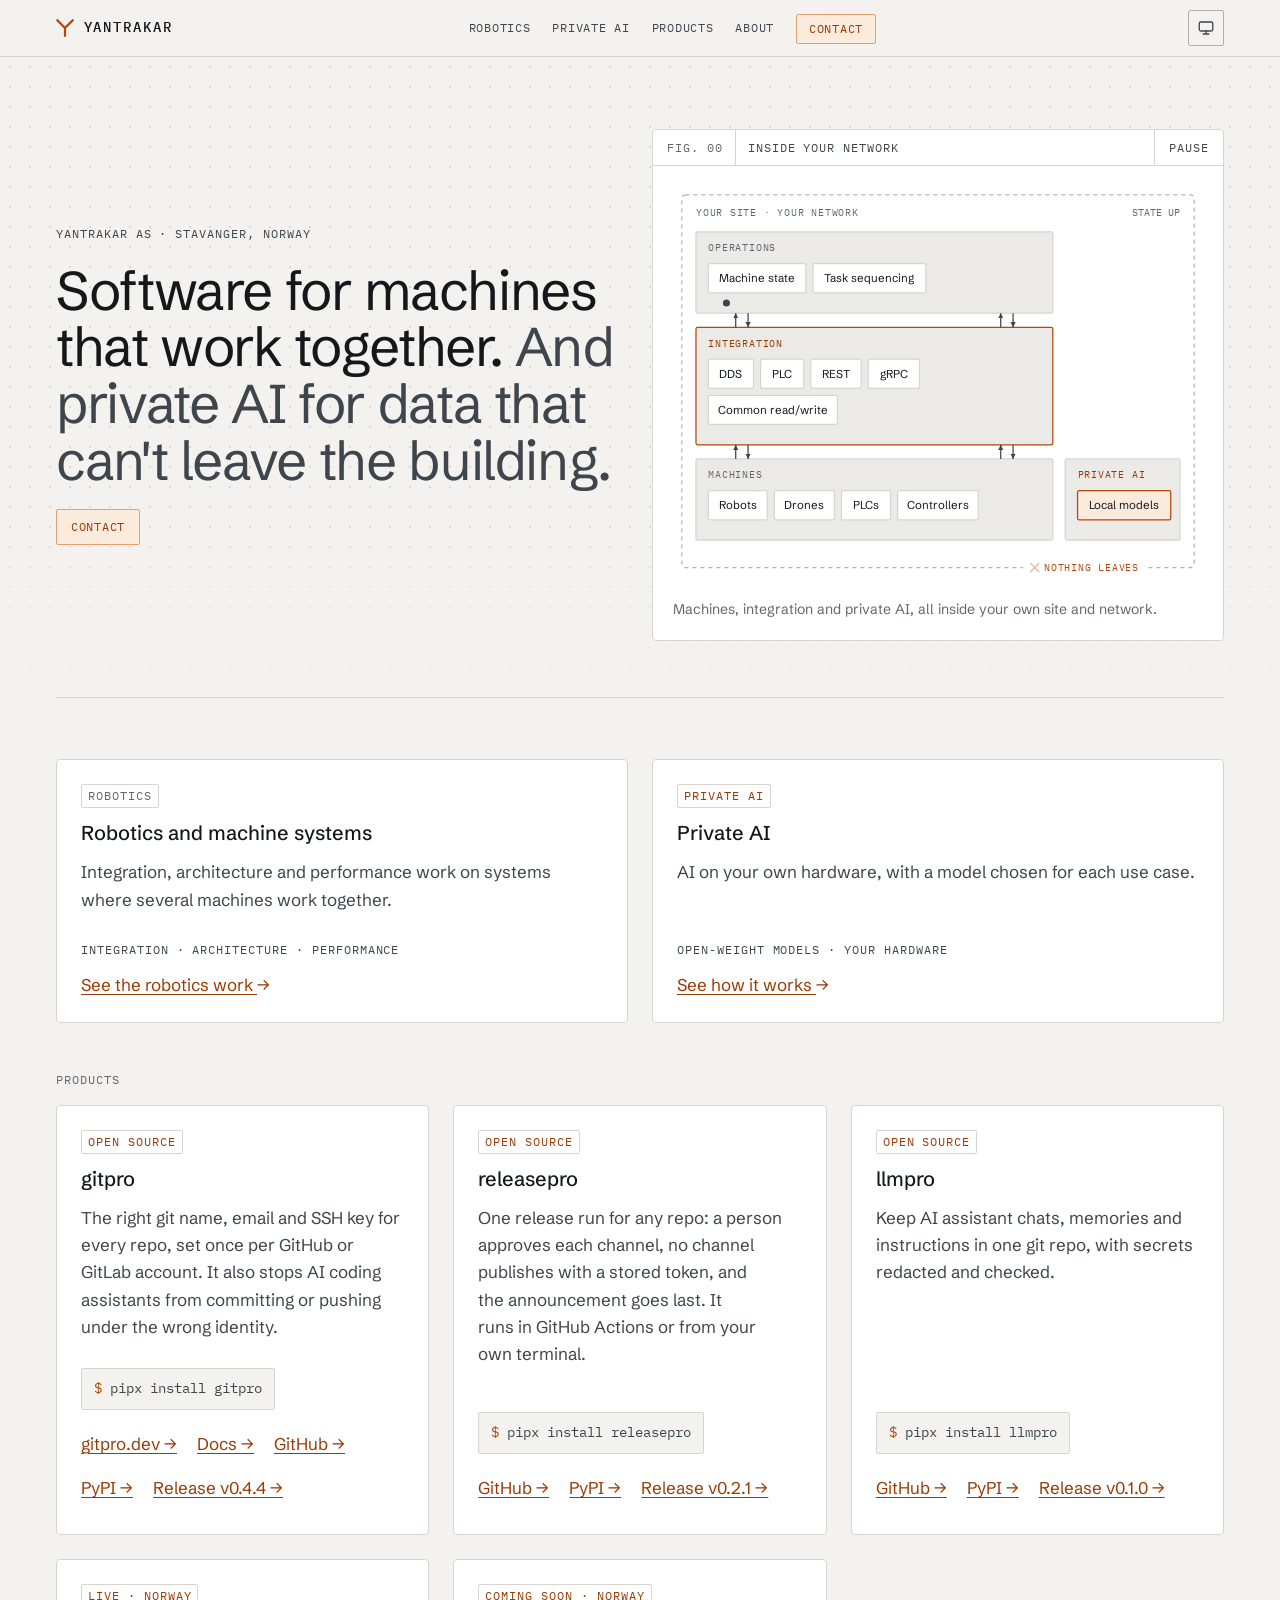
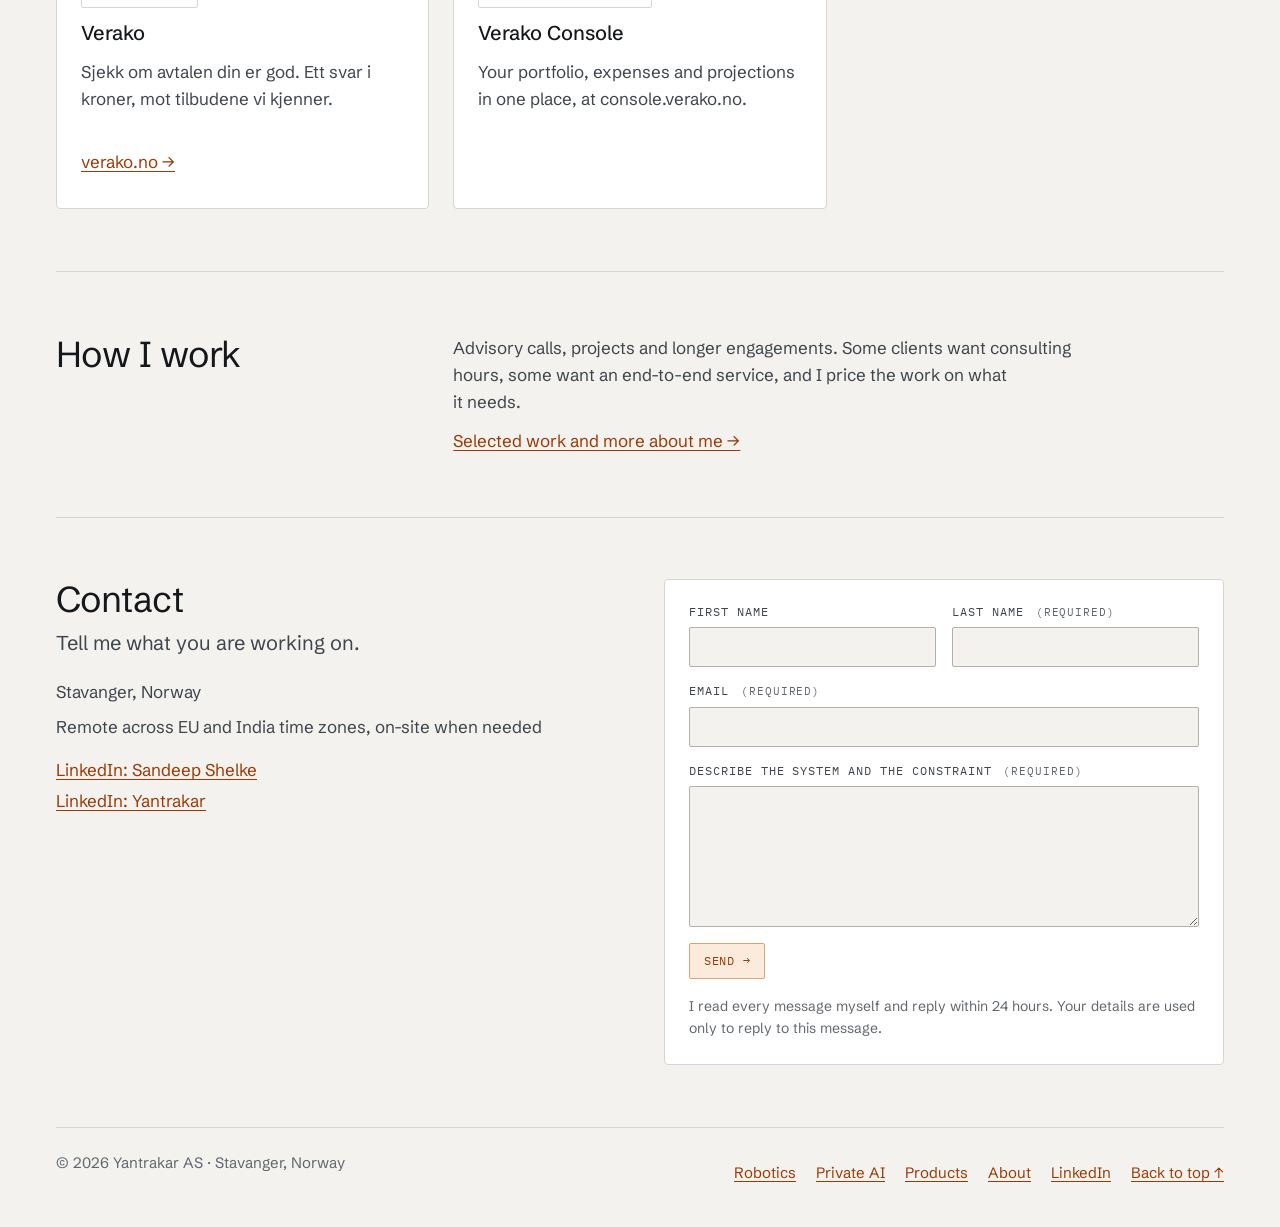
==== commit 6b82420b: "Products and About: releasepro and llmpro released, new versions Co-Authored-By: Claude Opus 5.5 <no" ====
--- a/index.html
+++ b/index.html
@@ -201,7 +201,7 @@
 <p>The right git name, email and SSH key for every repo, set once per GitHub or GitLab account. It also stops AI coding assistants from committing or pushing under the wrong identity.</p>
 <div class="tile-foot">
 <p class="term"><code><span class="prompt">$</span> pipx install gitpro</code></p>
-<p class="tile-links"><a href="https://gitpro.dev" rel="noopener">gitpro.dev →</a> <a href="https://github.com/Yantrakar/gitpro/blob/main/docs/guide.md" rel="noopener">Docs →</a> <a href="https://github.com/Yantrakar/gitpro" rel="noopener">GitHub →</a> <a href="https://pypi.org/project/gitpro/" rel="noopener">PyPI →</a> <a href="https://github.com/Yantrakar/gitpro/releases/tag/v0.4.3" rel="noopener">Release v0.4.3 →</a></p>
+<p class="tile-links"><a href="https://gitpro.dev" rel="noopener">gitpro.dev →</a> <a href="https://github.com/Yantrakar/gitpro/blob/main/docs/guide.md" rel="noopener">Docs →</a> <a href="https://github.com/Yantrakar/gitpro" rel="noopener">GitHub →</a> <a href="https://pypi.org/project/gitpro/" rel="noopener">PyPI →</a> <a href="https://github.com/Yantrakar/gitpro/releases/tag/v0.4.4" rel="noopener">Release v0.4.4 →</a></p>
 </div>
 </div>
 <div class="panel tile" id="releasepro">
@@ -210,14 +210,16 @@
 <p>One release run for any repo: a person approves each channel, no channel publishes with a stored token, and the announcement goes last. It runs in GitHub Actions or from your own terminal.</p>
 <div class="tile-foot">
 <p class="term"><code><span class="prompt">$</span> pipx install releasepro</code></p>
-<p class="tile-links"><a href="https://github.com/Yantrakar/releasepro" rel="noopener">GitHub →</a> <a href="https://pypi.org/project/releasepro/" rel="noopener">PyPI →</a> <a href="https://github.com/Yantrakar/releasepro/releases/tag/v0.2.0" rel="noopener">Release v0.2.0 →</a></p>
+<p class="tile-links"><a href="https://github.com/Yantrakar/releasepro" rel="noopener">GitHub →</a> <a href="https://pypi.org/project/releasepro/" rel="noopener">PyPI →</a> <a href="https://github.com/Yantrakar/releasepro/releases/tag/v0.2.1" rel="noopener">Release v0.2.1 →</a></p>
 </div>
 </div>
 <div class="panel tile" id="llmpro">
-<span class="tag tag-accent">COMING SOON</span>
+<span class="tag tag-accent">OPEN SOURCE</span>
 <h3>llmpro</h3>
-<p>Keep your AI tools&#x27; skills, memory and history in one place, and keep secrets and the wrong git identity out of them.</p>
-<div class="tile-foot">
+<p>Keep AI assistant chats, memories and instructions in one git repo, with secrets redacted and checked.</p>
+<div class="tile-foot">
+<p class="term"><code><span class="prompt">$</span> pipx install llmpro</code></p>
+<p class="tile-links"><a href="https://github.com/Yantrakar/llmpro" rel="noopener">GitHub →</a> <a href="https://pypi.org/project/llmpro/" rel="noopener">PyPI →</a> <a href="https://github.com/Yantrakar/llmpro/releases/tag/v0.1.0" rel="noopener">Release v0.1.0 →</a></p>
 </div>
 </div>
 <div class="panel tile" id="verako">
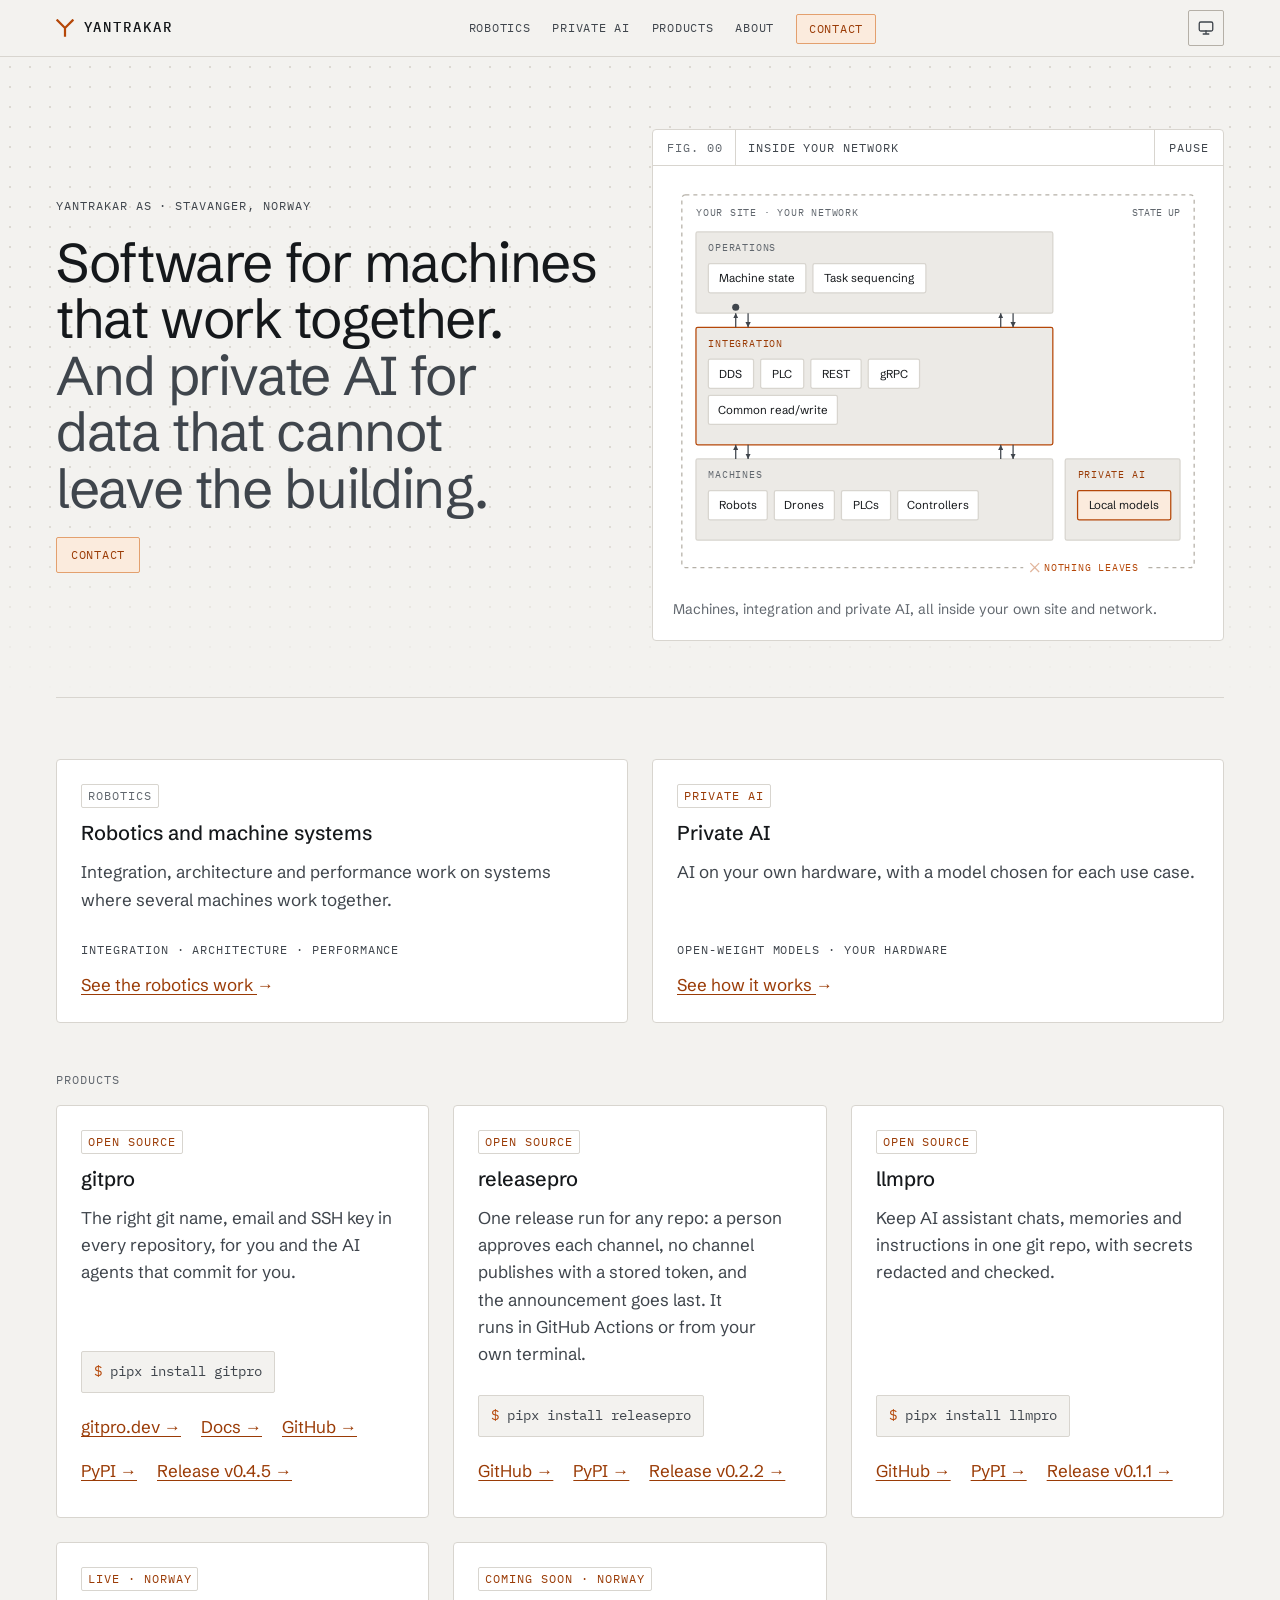
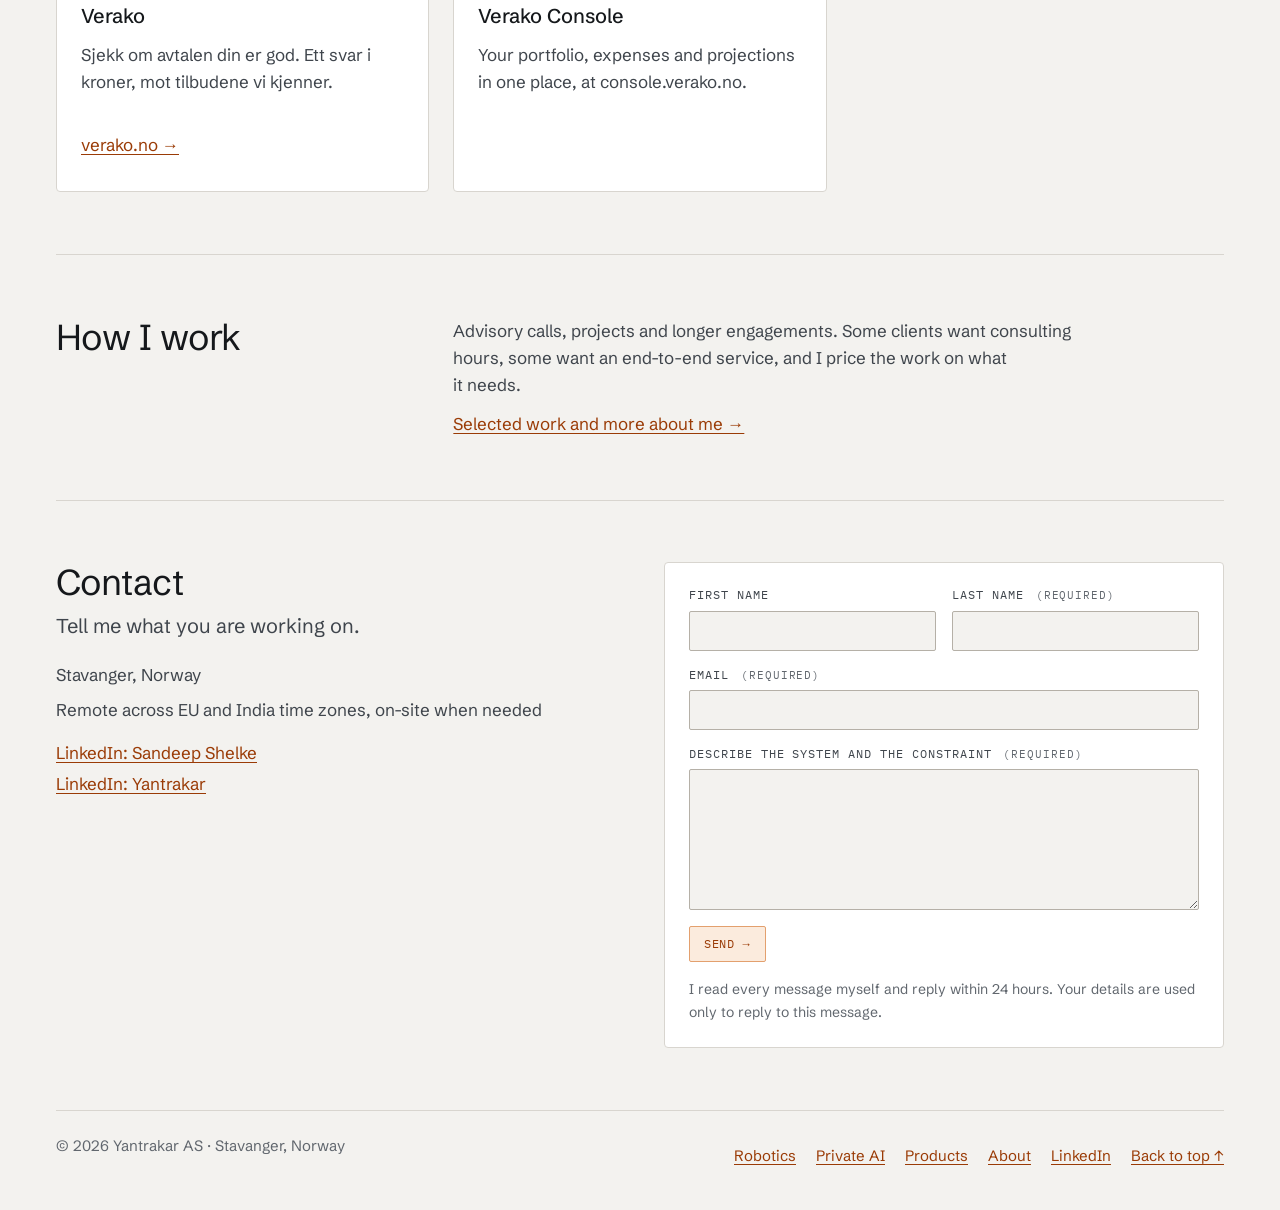
==== commit 46eea9fd: "Live release links, self-hosted fonts, text and search fixes Release links carry data-release and si" ====
--- a/index.html
+++ b/index.html
@@ -4,11 +4,11 @@
 <meta charset="utf-8">
 <meta name="viewport" content="width=device-width, initial-scale=1, viewport-fit=cover">
 <title>Yantrakar · Software for machine systems and private AI</title>
-<meta name="description" content="Software for machines that work together. And private AI for data that can&#39;t leave the building.">
+<meta name="description" content="Software for machines that work together. And private AI for data that cannot leave the building.">
 <meta name="msvalidate.01" content="383B5BA7A5575B36524903333A2D95F0">
 <meta name="color-scheme" content="light dark">
 <meta property="og:title" content="Yantrakar · Software for machine systems and private AI">
-<meta property="og:description" content="Software for machines that work together. And private AI for data that can&#39;t leave the building.">
+<meta property="og:description" content="Software for machines that work together. And private AI for data that cannot leave the building.">
 <meta property="og:url" content="https://yantrakar.com/">
 <link rel="canonical" href="https://yantrakar.com/">
 <script type="application/ld+json">{"@context": "https://schema.org", "@graph": [{"@type": "WebSite", "@id": "https://yantrakar.com/#website", "url": "https://yantrakar.com/", "name": "Yantrakar", "inLanguage": "en", "publisher": {"@id": "https://yantrakar.com/#org"}}, {"@type": "Organization", "@id": "https://yantrakar.com/#org", "name": "Yantrakar AS", "url": "https://yantrakar.com/", "logo": "https://yantrakar.com/assets/brand/png/icon-512.png", "foundingDate": "2020", "address": {"@type": "PostalAddress", "addressLocality": "Stavanger", "addressCountry": "NO"}, "founder": {"@id": "https://yantrakar.com/about.html#sandeep"}, "sameAs": ["https://www.linkedin.com/company/yantrakar/", "https://github.com/Yantrakar"]}]}</script>
@@ -23,9 +23,8 @@
 <link rel="icon" href="favicon.svg" type="image/svg+xml">
 <link rel="icon" href="favicon-32.png" sizes="32x32" type="image/png">
 <link rel="apple-touch-icon" href="apple-touch-icon.png">
-<link rel="preconnect" href="https://fonts.googleapis.com">
-<link rel="preconnect" href="https://fonts.gstatic.com" crossorigin>
-<link rel="stylesheet" href="https://fonts.googleapis.com/css2?family=Schibsted+Grotesk:wght@400;500;600&amp;family=IBM+Plex+Mono:wght@400;500&amp;display=swap">
+<link rel="preload" href="assets/fonts/schibsted-grotesk-latin.woff2" as="font" type="font/woff2" crossorigin>
+<link rel="stylesheet" href="assets/fonts/fonts.css">
 <link rel="stylesheet" href="styles.css">
 <script src="site.js" defer></script>
 </head>
@@ -33,13 +32,13 @@
 <a class="skip" href="#main">Skip to content</a>
 <header class="site-header">
 <div class="wrap bar">
-<a class="wordmark" href="index.html" aria-current="page"><svg class="wm-mark" viewBox="0 0 26 26" width="18" height="18" aria-hidden="true" focusable="false"><path d="M2.00 2.00 L13.00 13.00 L24.00 2.00 M13.00 13.00 L13.00 24.00" fill="none" stroke="currentColor" stroke-width="3.2" stroke-linecap="square" stroke-linejoin="miter"/></svg>YANTRAKAR</a>
+<a class="wordmark" href="/" aria-current="page"><svg class="wm-mark" viewBox="0 0 26 26" width="18" height="18" aria-hidden="true" focusable="false"><path d="M2.00 2.00 L13.00 13.00 L24.00 2.00 M13.00 13.00 L13.00 24.00" fill="none" stroke="currentColor" stroke-width="3.2" stroke-linecap="square" stroke-linejoin="miter"/></svg>YANTRAKAR</a>
 <a class="btn btn-primary btn-sm bar-cta" href="#contact">Contact</a>
 <nav class="nav" aria-label="Main">
 <ul>
 <li><a href="robotics.html">Robotics</a></li>
 <li><a href="private-ai.html">Private AI</a></li>
-<li class="nav-optional"><a href="index.html#products">Products</a></li>
+<li class="nav-optional"><a href="/#products">Products</a></li>
 <li><a href="about.html">About</a></li>
 <li class="nav-contact"><a class="btn btn-primary btn-sm" href="#contact">Contact</a></li>
 </ul>
@@ -52,7 +51,7 @@
 <div class="wrap hero-grid">
 <div class="hero-text">
 <p class="eyebrow">YANTRAKAR AS · STAVANGER, NORWAY</p>
-<h1 id="hero-h">Software for machines that work together. <span class="h1-quiet">And private AI for data that can't leave the building.</span></h1>
+<h1 id="hero-h">Software for machines that work together. <span class="h1-quiet">And private AI for data that cannot leave the building.</span></h1>
 <div class="actions">
 <a class="btn btn-primary" href="#contact">Contact</a>
 </div>
@@ -198,10 +197,10 @@
 <div class="panel tile" id="gitpro">
 <span class="tag tag-accent">OPEN SOURCE</span>
 <h3>gitpro</h3>
-<p>The right git name, email and SSH key for every repo, set once per GitHub or GitLab account. It also stops AI coding assistants from committing or pushing under the wrong identity.</p>
+<p>The right git name, email and SSH key in every repository, for you and the AI agents that commit for you.</p>
 <div class="tile-foot">
 <p class="term"><code><span class="prompt">$</span> pipx install gitpro</code></p>
-<p class="tile-links"><a href="https://gitpro.dev" rel="noopener">gitpro.dev →</a> <a href="https://github.com/Yantrakar/gitpro/blob/main/docs/guide.md" rel="noopener">Docs →</a> <a href="https://github.com/Yantrakar/gitpro" rel="noopener">GitHub →</a> <a href="https://pypi.org/project/gitpro/" rel="noopener">PyPI →</a> <a href="https://github.com/Yantrakar/gitpro/releases/tag/v0.4.4" rel="noopener">Release v0.4.4 →</a></p>
+<p class="tile-links"><a href="https://gitpro.dev" rel="noopener">gitpro.dev →</a> <a href="https://github.com/Yantrakar/gitpro/blob/main/docs/guide.md" rel="noopener">Docs →</a> <a href="https://github.com/Yantrakar/gitpro" rel="noopener">GitHub →</a> <a href="https://pypi.org/project/gitpro/" rel="noopener">PyPI →</a> <a href="https://github.com/Yantrakar/gitpro/releases/tag/v0.4.5" rel="noopener" data-release="Yantrakar/gitpro">Release v0.4.5 →</a></p>
 </div>
 </div>
 <div class="panel tile" id="releasepro">
@@ -210,7 +209,7 @@
 <p>One release run for any repo: a person approves each channel, no channel publishes with a stored token, and the announcement goes last. It runs in GitHub Actions or from your own terminal.</p>
 <div class="tile-foot">
 <p class="term"><code><span class="prompt">$</span> pipx install releasepro</code></p>
-<p class="tile-links"><a href="https://github.com/Yantrakar/releasepro" rel="noopener">GitHub →</a> <a href="https://pypi.org/project/releasepro/" rel="noopener">PyPI →</a> <a href="https://github.com/Yantrakar/releasepro/releases/tag/v0.2.1" rel="noopener">Release v0.2.1 →</a></p>
+<p class="tile-links"><a href="https://github.com/Yantrakar/releasepro" rel="noopener">GitHub →</a> <a href="https://pypi.org/project/releasepro/" rel="noopener">PyPI →</a> <a href="https://github.com/Yantrakar/releasepro/releases/tag/v0.2.2" rel="noopener" data-release="Yantrakar/releasepro">Release v0.2.2 →</a></p>
 </div>
 </div>
 <div class="panel tile" id="llmpro">
@@ -219,7 +218,7 @@
 <p>Keep AI assistant chats, memories and instructions in one git repo, with secrets redacted and checked.</p>
 <div class="tile-foot">
 <p class="term"><code><span class="prompt">$</span> pipx install llmpro</code></p>
-<p class="tile-links"><a href="https://github.com/Yantrakar/llmpro" rel="noopener">GitHub →</a> <a href="https://pypi.org/project/llmpro/" rel="noopener">PyPI →</a> <a href="https://github.com/Yantrakar/llmpro/releases/tag/v0.1.0" rel="noopener">Release v0.1.0 →</a></p>
+<p class="tile-links"><a href="https://github.com/Yantrakar/llmpro" rel="noopener">GitHub →</a> <a href="https://pypi.org/project/llmpro/" rel="noopener">PyPI →</a> <a href="https://github.com/Yantrakar/llmpro/releases/tag/v0.1.1" rel="noopener" data-release="Yantrakar/llmpro">Release v0.1.1 →</a></p>
 </div>
 </div>
 <div class="panel tile" id="verako">
@@ -308,7 +307,7 @@
 <ul>
 <li><a href="robotics.html">Robotics</a></li>
 <li><a href="private-ai.html">Private AI</a></li>
-<li><a href="index.html#products">Products</a></li>
+<li><a href="/#products">Products</a></li>
 <li><a href="about.html">About</a></li>
 <li><a href="https://www.linkedin.com/company/yantrakar/" rel="noopener">LinkedIn</a></li>
 <li><a href="#top">Back to top ↑</a></li>
--- a/assets/fonts/fonts.css
+++ b/assets/fonts/fonts.css
@@ -0,0 +1,91 @@
+/* Self-hosted from Google Fonts (latin and latin-ext only), so visitors' browsers do not contact Google. Licenses: OFL-*.txt. */
+/* IBM Plex Mono 400, latin-ext */
+@font-face {
+  font-family: 'IBM Plex Mono';
+  font-style: normal;
+  font-weight: 400;
+  font-display: swap;
+  src: url(ibm-plex-mono-400-latin-ext.woff2) format('woff2');
+  unicode-range: U+0100-02BA, U+02BD-02C5, U+02C7-02CC, U+02CE-02D7, U+02DD-02FF, U+0304, U+0308, U+0329, U+1D00-1DBF, U+1E00-1E9F, U+1EF2-1EFF, U+2020, U+20A0-20AB, U+20AD-20C4, U+2113, U+2C60-2C7F, U+A720-A7FF;
+}
+/* IBM Plex Mono 400, latin */
+@font-face {
+  font-family: 'IBM Plex Mono';
+  font-style: normal;
+  font-weight: 400;
+  font-display: swap;
+  src: url(ibm-plex-mono-400-latin.woff2) format('woff2');
+  unicode-range: U+0000-00FF, U+0131, U+0152-0153, U+02BB-02BC, U+02C6, U+02DA, U+02DC, U+0304, U+0308, U+0329, U+2000-206F, U+20AC, U+2122, U+2191, U+2193, U+2212, U+2215, U+FEFF, U+FFFD;
+}
+/* IBM Plex Mono 500, latin-ext */
+@font-face {
+  font-family: 'IBM Plex Mono';
+  font-style: normal;
+  font-weight: 500;
+  font-display: swap;
+  src: url(ibm-plex-mono-500-latin-ext.woff2) format('woff2');
+  unicode-range: U+0100-02BA, U+02BD-02C5, U+02C7-02CC, U+02CE-02D7, U+02DD-02FF, U+0304, U+0308, U+0329, U+1D00-1DBF, U+1E00-1E9F, U+1EF2-1EFF, U+2020, U+20A0-20AB, U+20AD-20C4, U+2113, U+2C60-2C7F, U+A720-A7FF;
+}
+/* IBM Plex Mono 500, latin */
+@font-face {
+  font-family: 'IBM Plex Mono';
+  font-style: normal;
+  font-weight: 500;
+  font-display: swap;
+  src: url(ibm-plex-mono-500-latin.woff2) format('woff2');
+  unicode-range: U+0000-00FF, U+0131, U+0152-0153, U+02BB-02BC, U+02C6, U+02DA, U+02DC, U+0304, U+0308, U+0329, U+2000-206F, U+20AC, U+2122, U+2191, U+2193, U+2212, U+2215, U+FEFF, U+FFFD;
+}
+/* Schibsted Grotesk 400, latin-ext */
+@font-face {
+  font-family: 'Schibsted Grotesk';
+  font-style: normal;
+  font-weight: 400;
+  font-display: swap;
+  src: url(schibsted-grotesk-latin-ext.woff2) format('woff2');
+  unicode-range: U+0100-02BA, U+02BD-02C5, U+02C7-02CC, U+02CE-02D7, U+02DD-02FF, U+0304, U+0308, U+0329, U+1D00-1DBF, U+1E00-1E9F, U+1EF2-1EFF, U+2020, U+20A0-20AB, U+20AD-20C4, U+2113, U+2C60-2C7F, U+A720-A7FF;
+}
+/* Schibsted Grotesk 400, latin */
+@font-face {
+  font-family: 'Schibsted Grotesk';
+  font-style: normal;
+  font-weight: 400;
+  font-display: swap;
+  src: url(schibsted-grotesk-latin.woff2) format('woff2');
+  unicode-range: U+0000-00FF, U+0131, U+0152-0153, U+02BB-02BC, U+02C6, U+02DA, U+02DC, U+0304, U+0308, U+0329, U+2000-206F, U+20AC, U+2122, U+2191, U+2193, U+2212, U+2215, U+FEFF, U+FFFD;
+}
+/* Schibsted Grotesk 500, latin-ext */
+@font-face {
+  font-family: 'Schibsted Grotesk';
+  font-style: normal;
+  font-weight: 500;
+  font-display: swap;
+  src: url(schibsted-grotesk-latin-ext.woff2) format('woff2');
+  unicode-range: U+0100-02BA, U+02BD-02C5, U+02C7-02CC, U+02CE-02D7, U+02DD-02FF, U+0304, U+0308, U+0329, U+1D00-1DBF, U+1E00-1E9F, U+1EF2-1EFF, U+2020, U+20A0-20AB, U+20AD-20C4, U+2113, U+2C60-2C7F, U+A720-A7FF;
+}
+/* Schibsted Grotesk 500, latin */
+@font-face {
+  font-family: 'Schibsted Grotesk';
+  font-style: normal;
+  font-weight: 500;
+  font-display: swap;
+  src: url(schibsted-grotesk-latin.woff2) format('woff2');
+  unicode-range: U+0000-00FF, U+0131, U+0152-0153, U+02BB-02BC, U+02C6, U+02DA, U+02DC, U+0304, U+0308, U+0329, U+2000-206F, U+20AC, U+2122, U+2191, U+2193, U+2212, U+2215, U+FEFF, U+FFFD;
+}
+/* Schibsted Grotesk 600, latin-ext */
+@font-face {
+  font-family: 'Schibsted Grotesk';
+  font-style: normal;
+  font-weight: 600;
+  font-display: swap;
+  src: url(schibsted-grotesk-latin-ext.woff2) format('woff2');
+  unicode-range: U+0100-02BA, U+02BD-02C5, U+02C7-02CC, U+02CE-02D7, U+02DD-02FF, U+0304, U+0308, U+0329, U+1D00-1DBF, U+1E00-1E9F, U+1EF2-1EFF, U+2020, U+20A0-20AB, U+20AD-20C4, U+2113, U+2C60-2C7F, U+A720-A7FF;
+}
+/* Schibsted Grotesk 600, latin */
+@font-face {
+  font-family: 'Schibsted Grotesk';
+  font-style: normal;
+  font-weight: 600;
+  font-display: swap;
+  src: url(schibsted-grotesk-latin.woff2) format('woff2');
+  unicode-range: U+0000-00FF, U+0131, U+0152-0153, U+02BB-02BC, U+02C6, U+02DA, U+02DC, U+0304, U+0308, U+0329, U+2000-206F, U+20AC, U+2122, U+2191, U+2193, U+2212, U+2215, U+FEFF, U+FFFD;
+}
